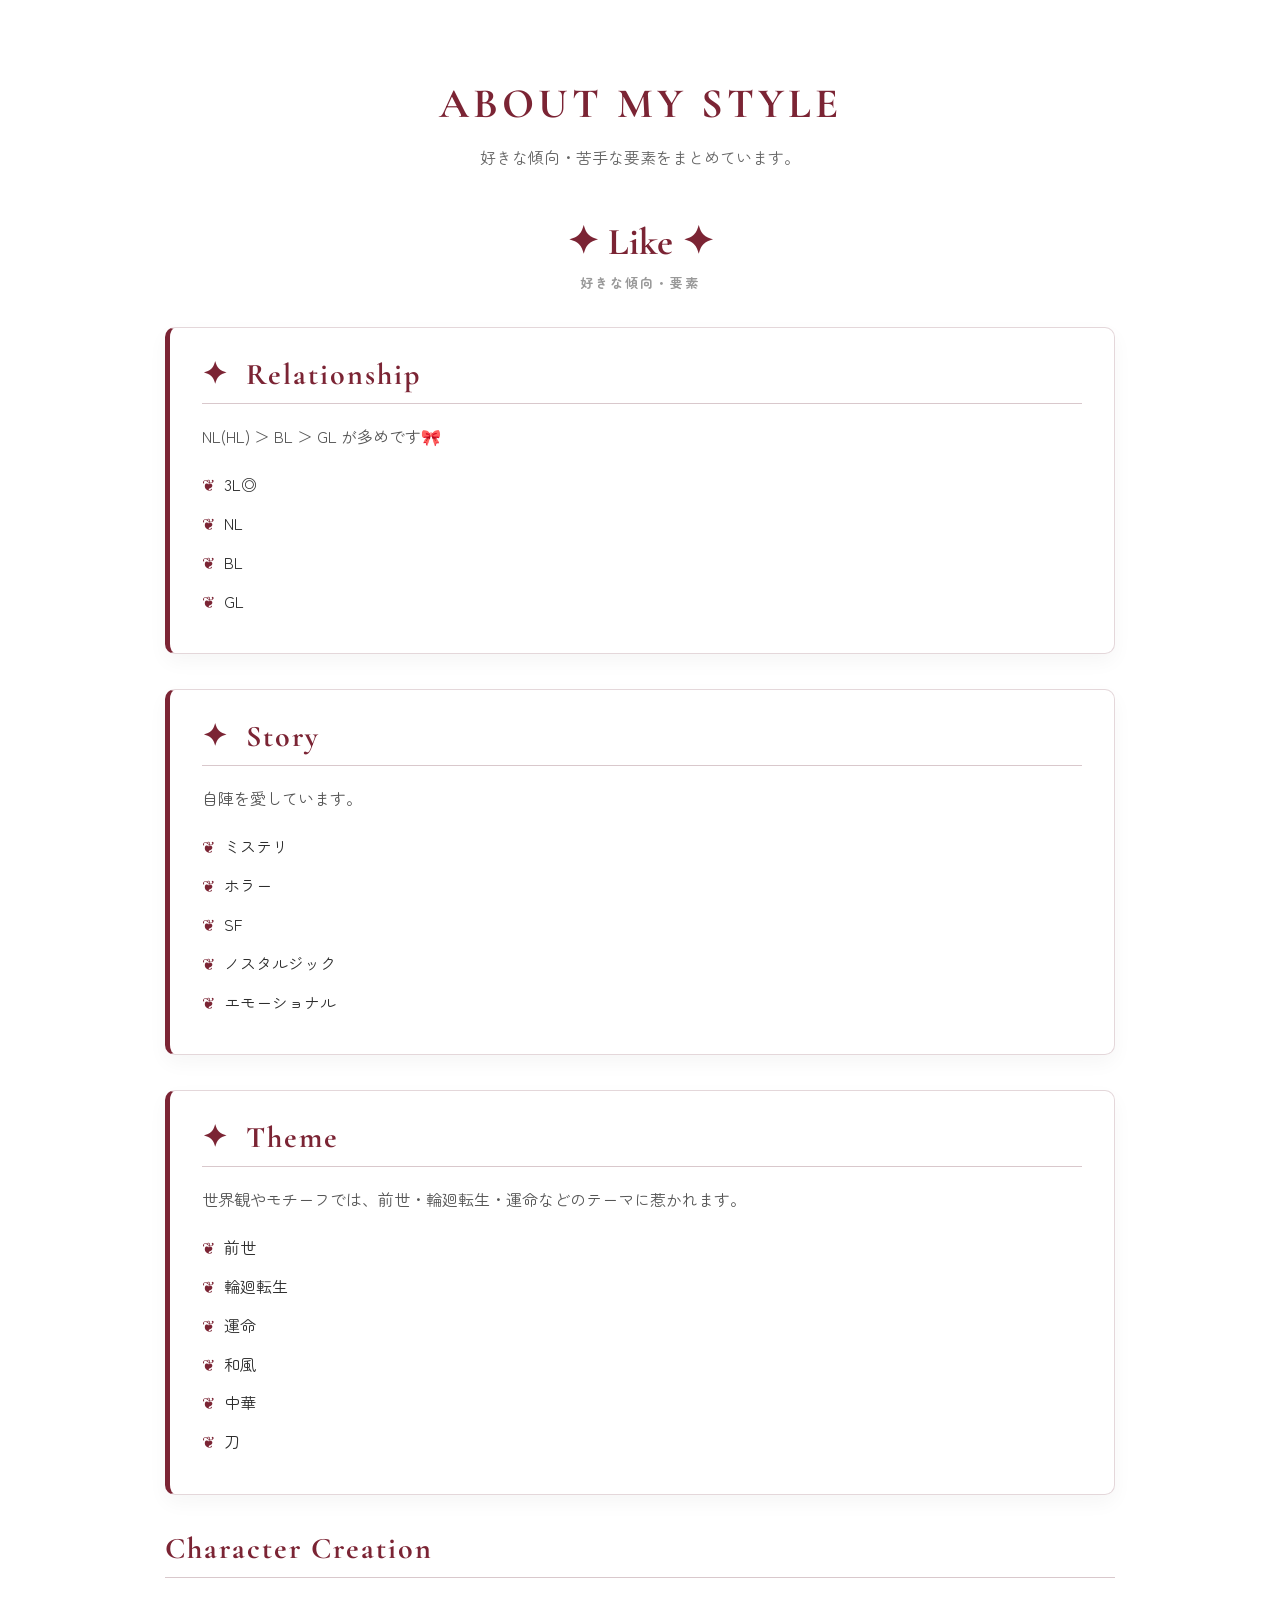
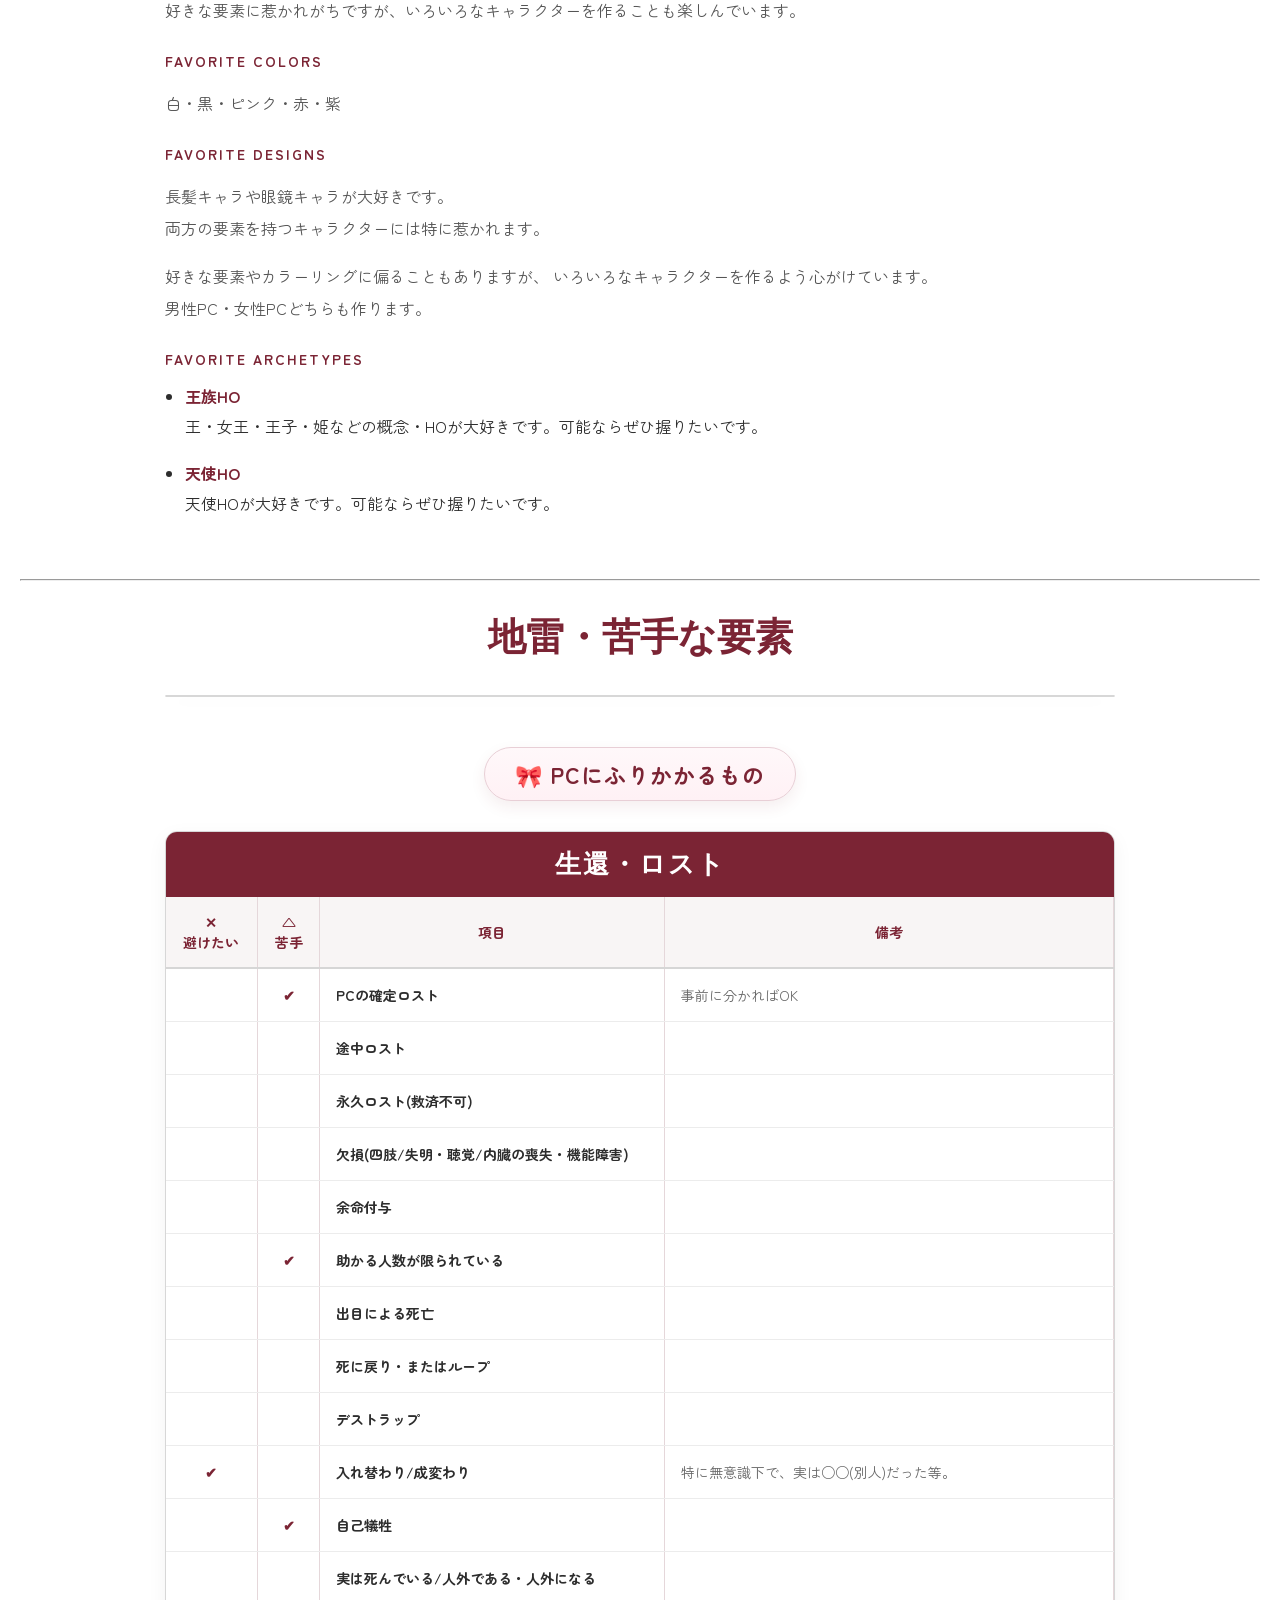
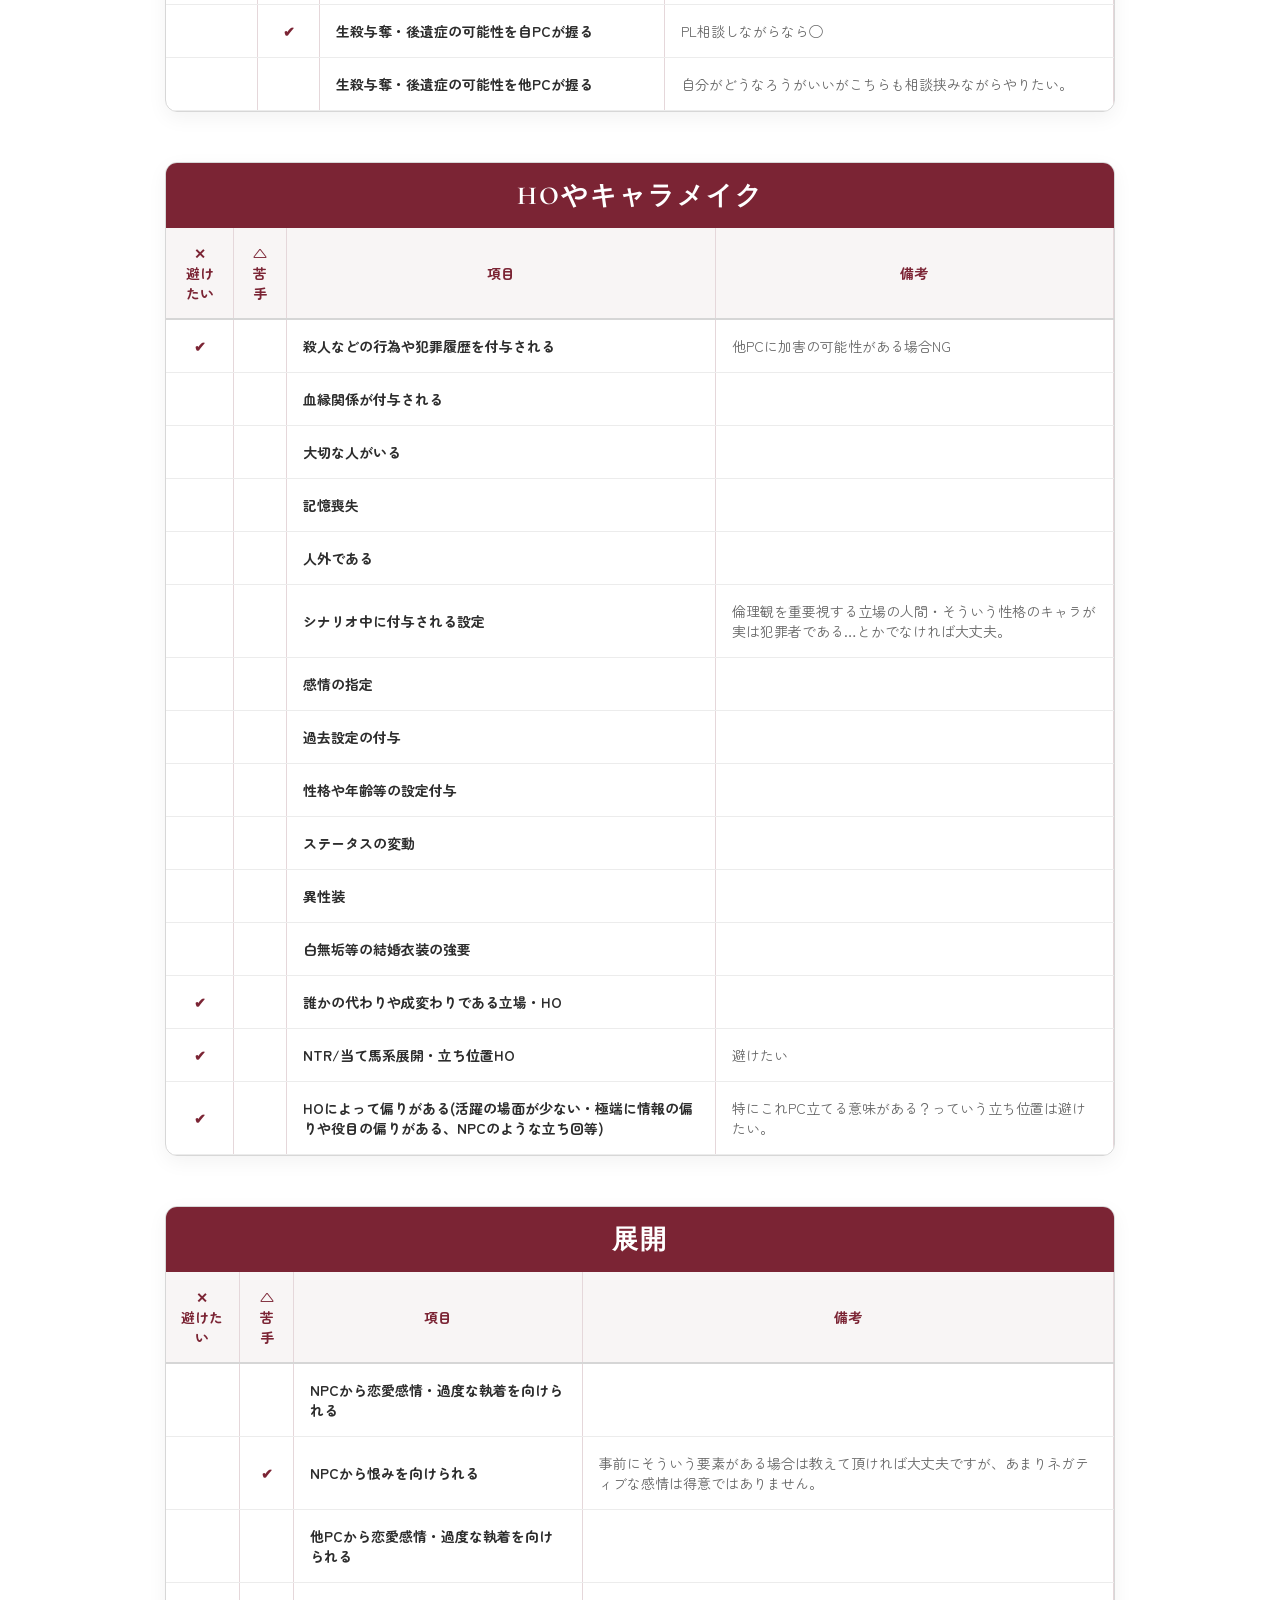
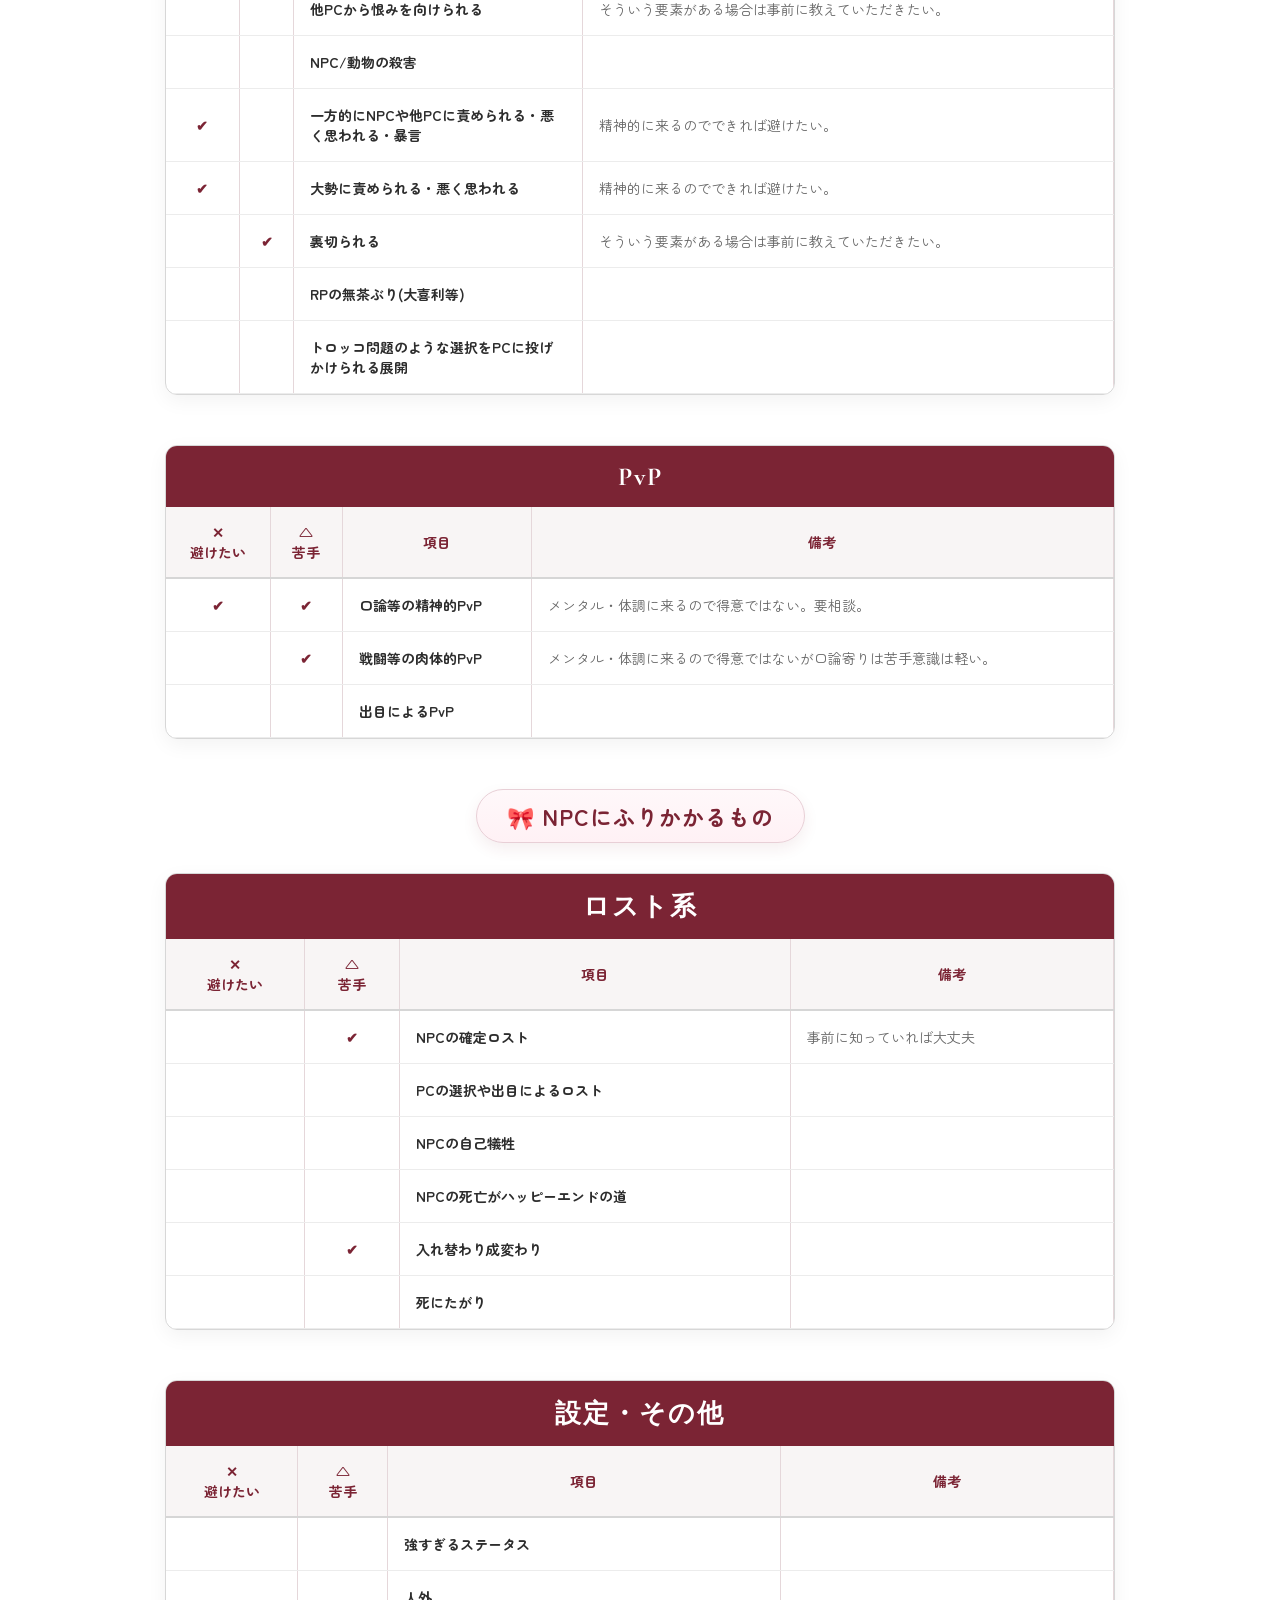
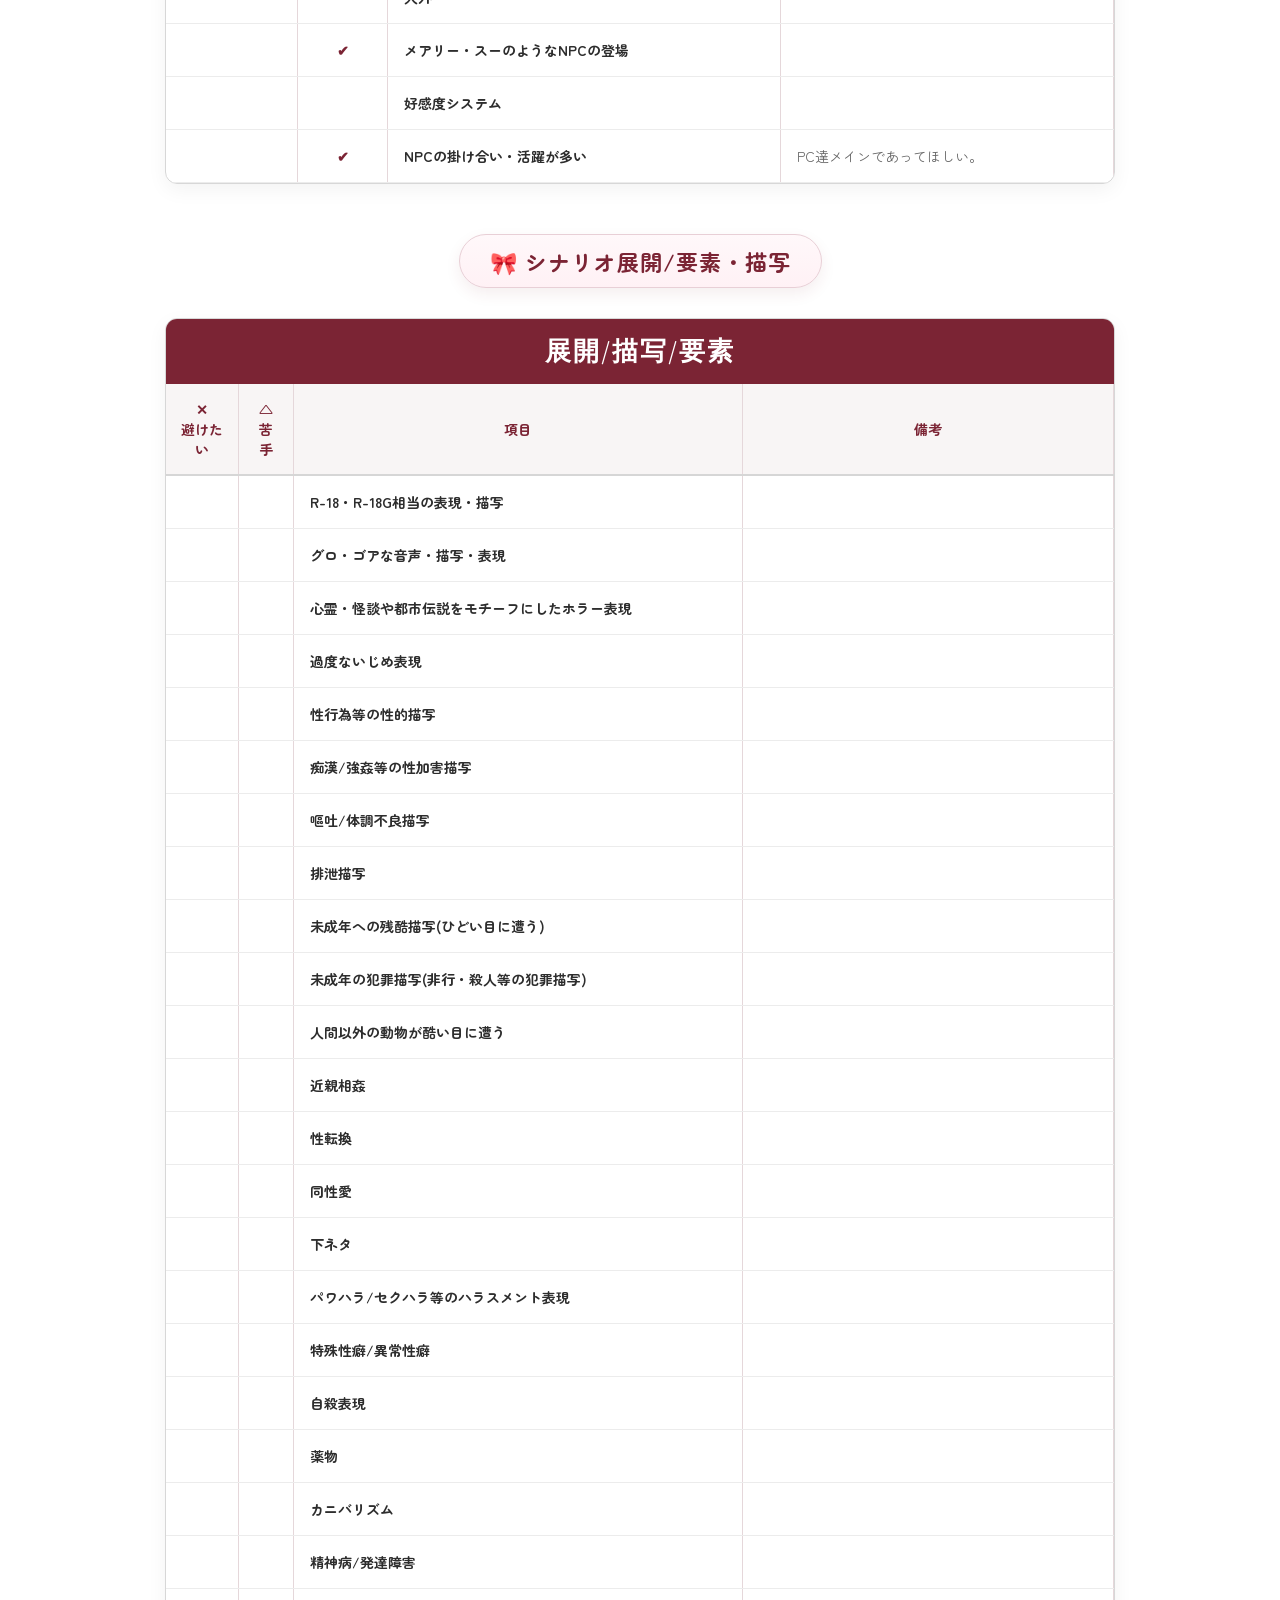
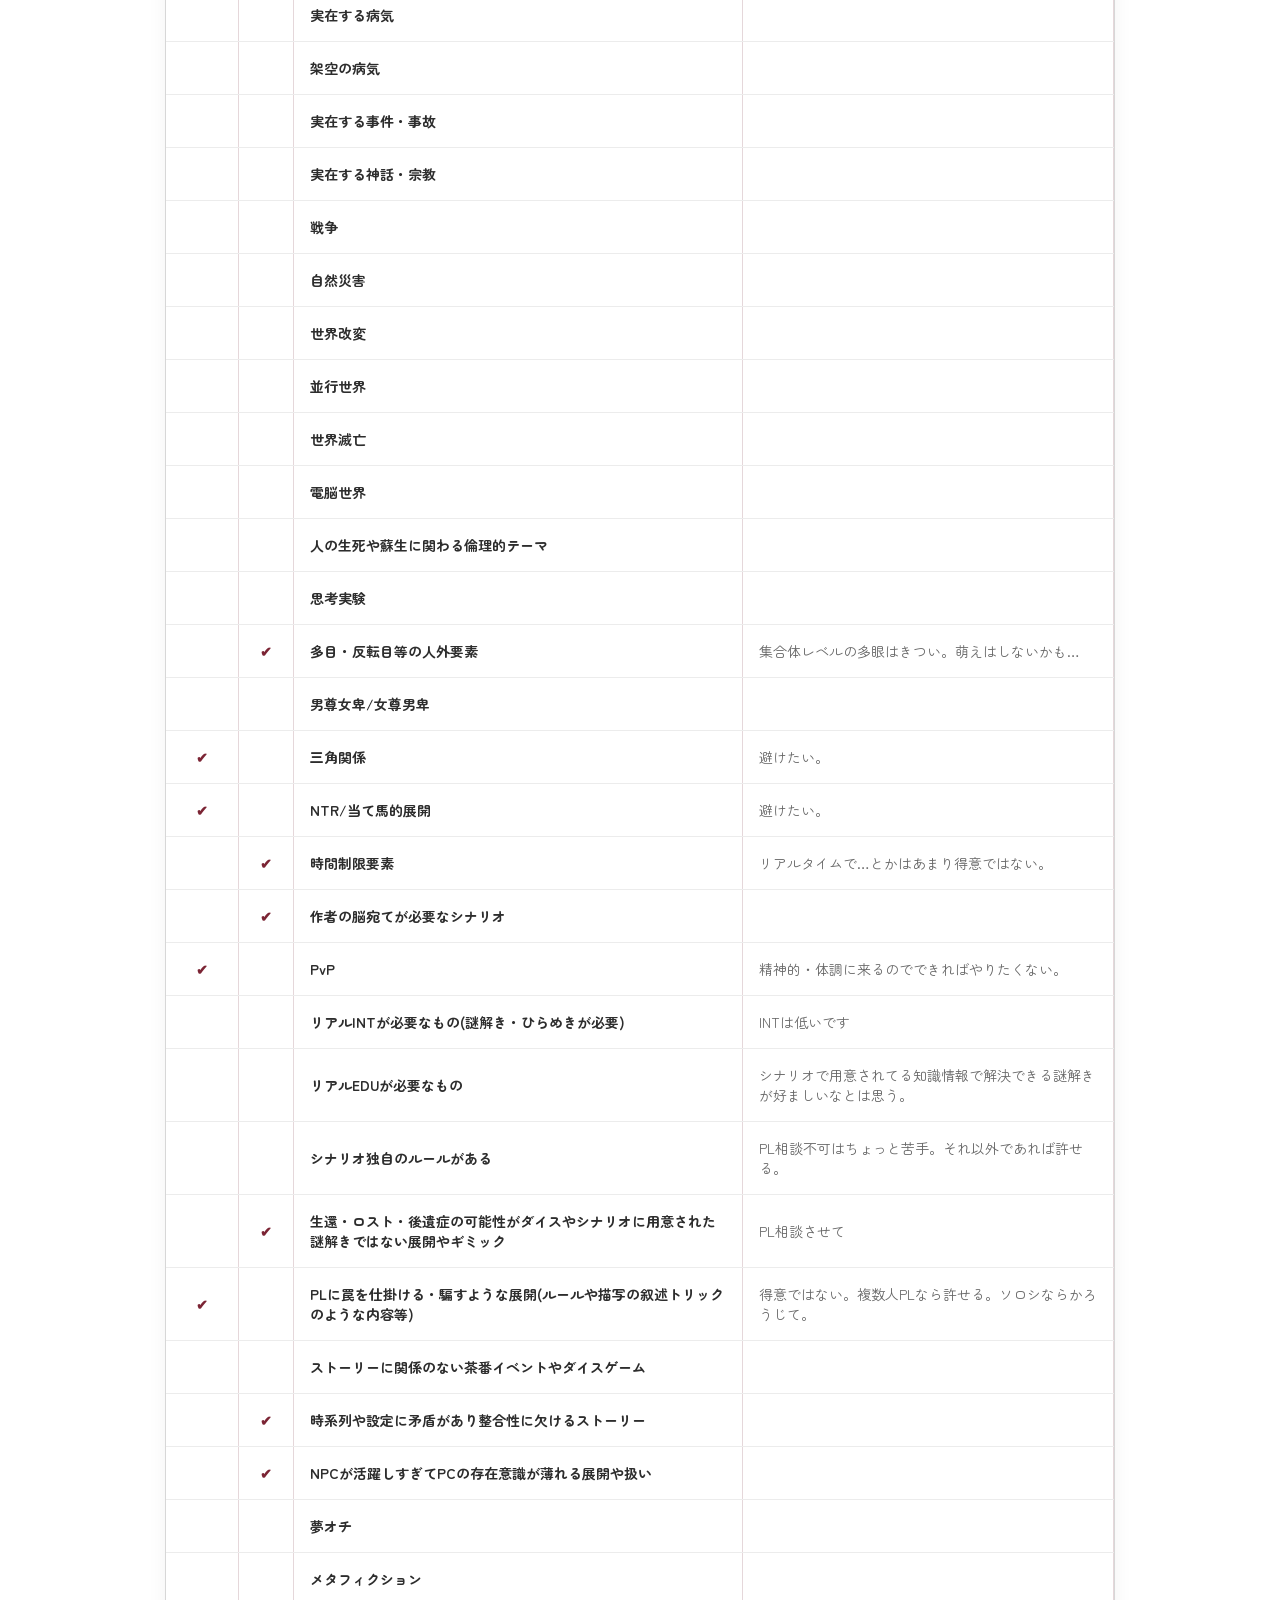
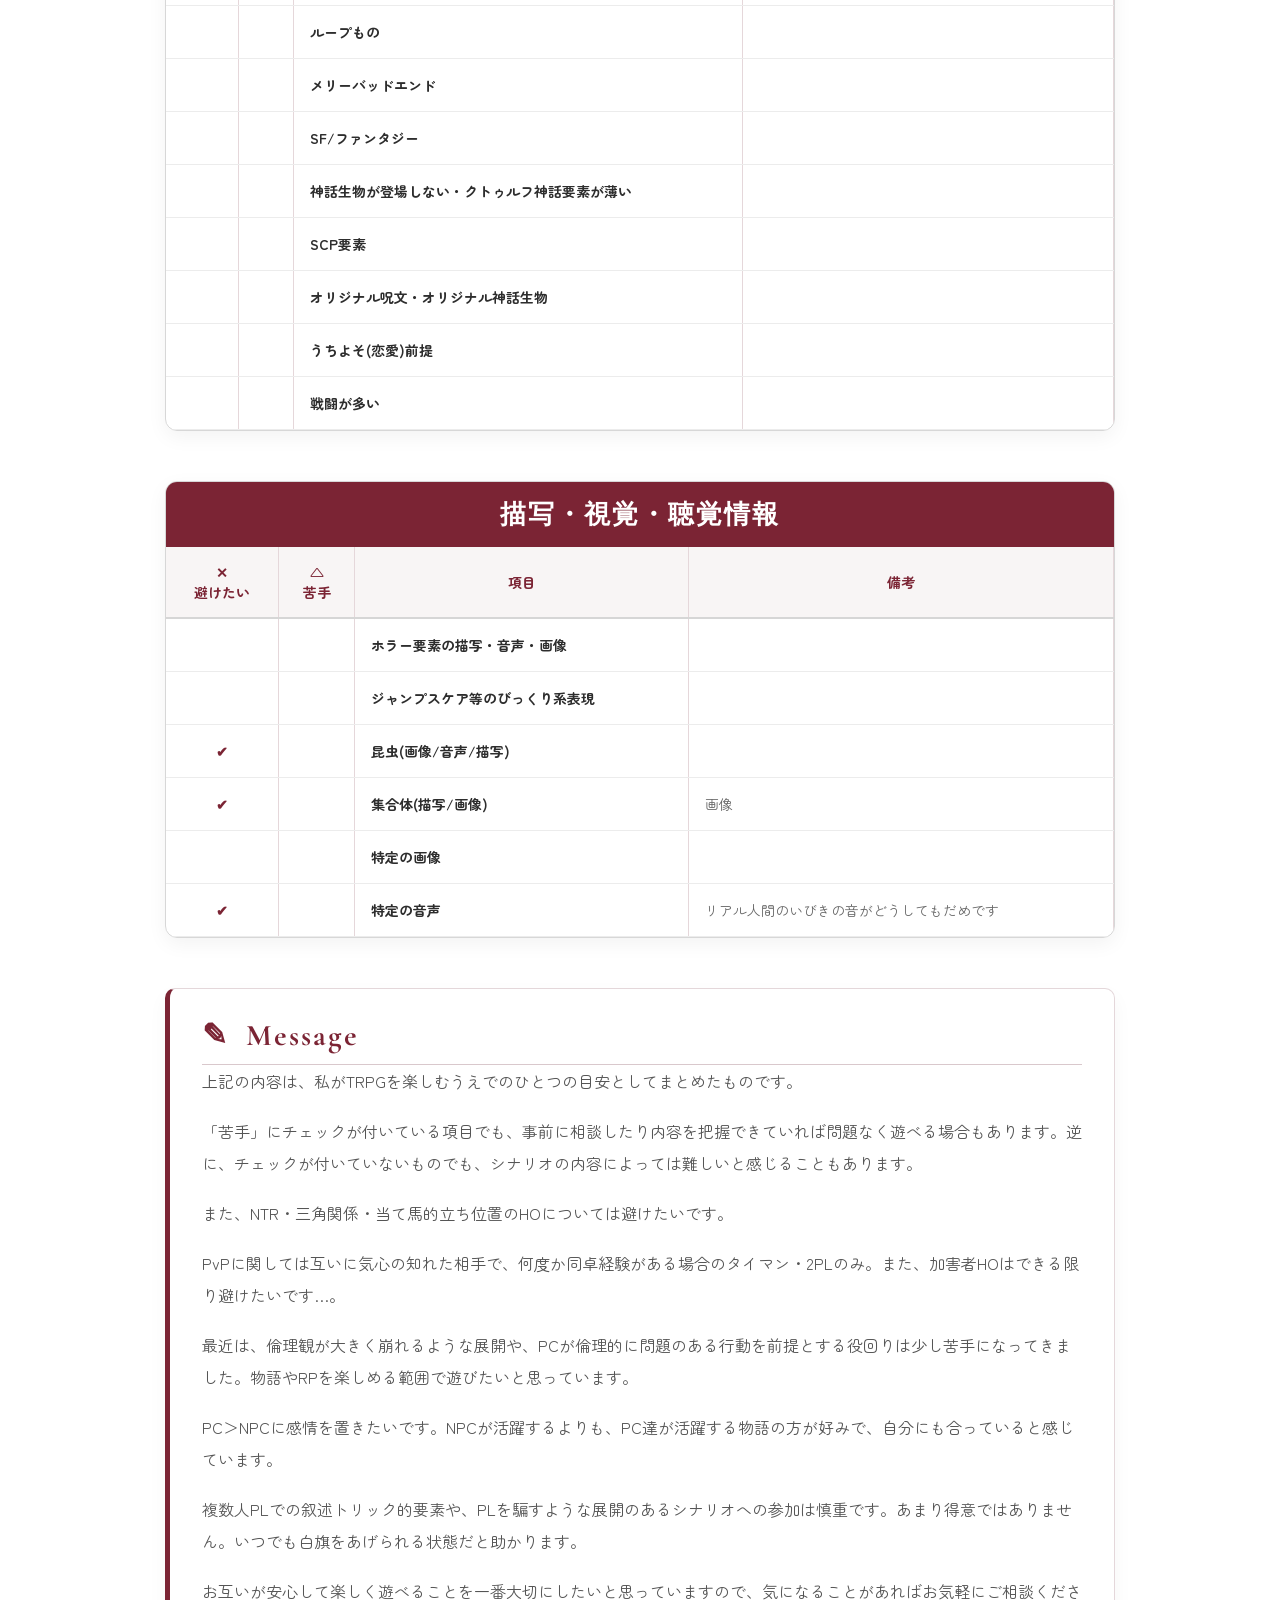
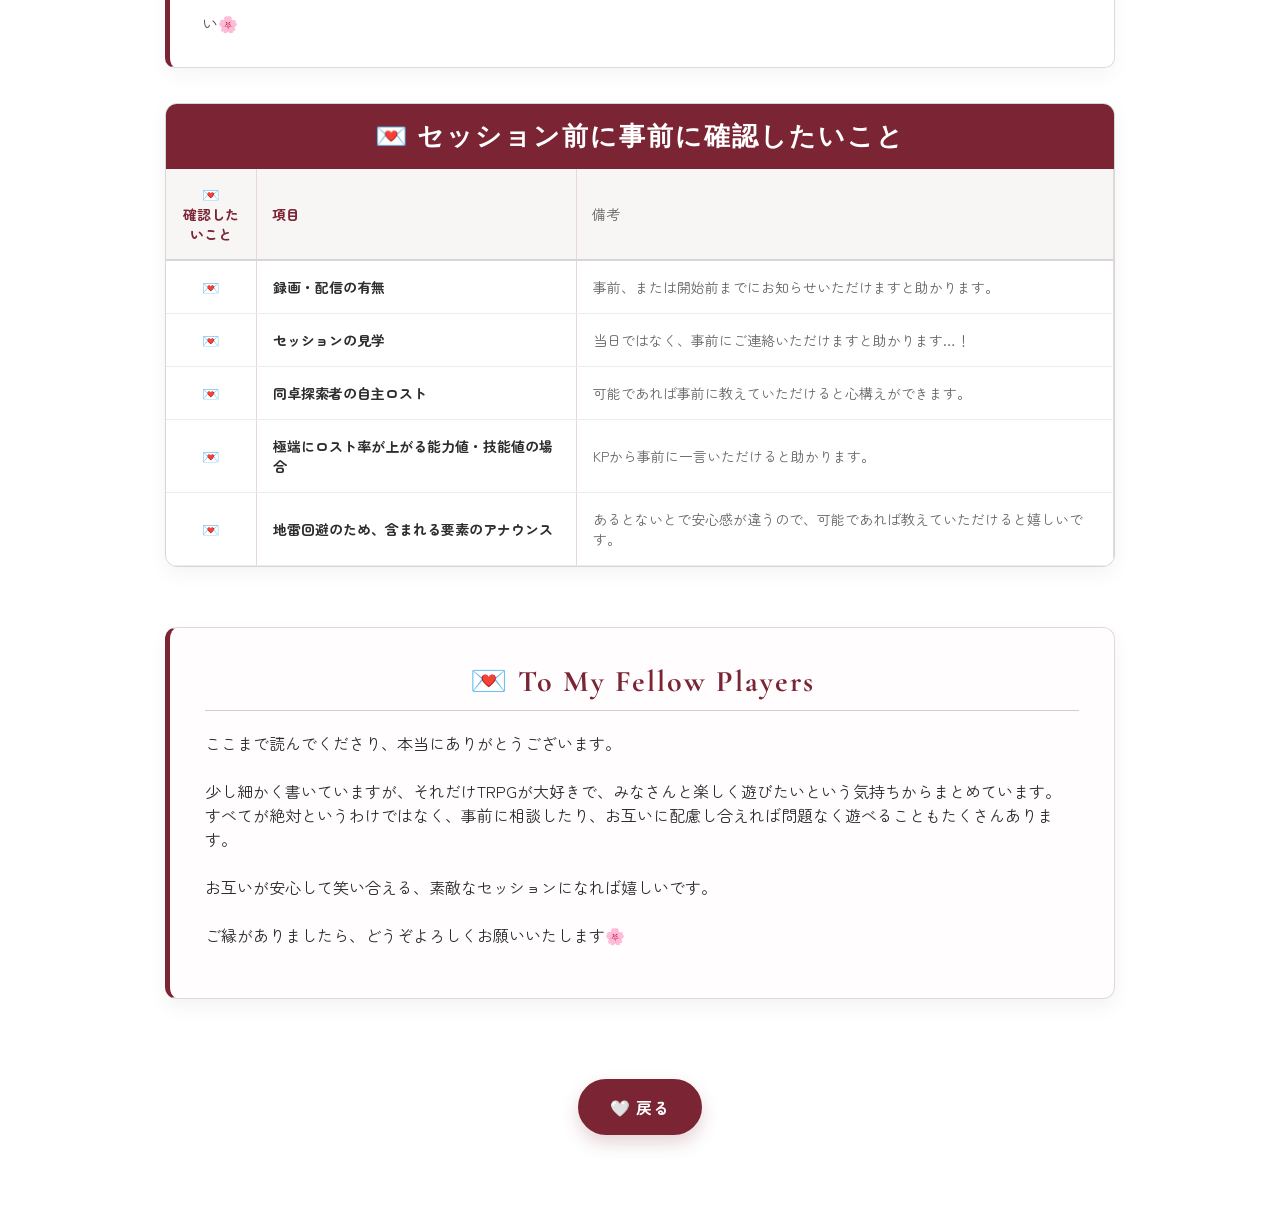
==== about-style.html @ ee906752 "Add files via upload" ====
<!DOCTYPE html>
<html lang="ja">

<head>

    <meta charset="UTF-8">

    <meta name="viewport" content="width=device-width, initial-scale=1.0">

    <title>About Style</title>

    <link rel="icon" href="favicon3.png">
    <link rel="apple-touch-icon" href="favicon3.png">
    <meta name="theme-color" content="#7b2434">

    <link rel="preconnect" href="https://fonts.googleapis.com">

    <link rel="preconnect" href="https://fonts.gstatic.com" crossorigin>

    <link href="https://fonts.googleapis.com/css2?family=Zen+Maru+Gothic:wght@400;700&family=Cormorant+Garamond:wght@600&display=swap" rel="stylesheet">

    <link rel="stylesheet" href="about-style.css">

</head>

<body>

<h1 class="page-title">ABOUT MY STYLE</h1>

<p class="page-subtitle">
好きな傾向・苦手な要素をまとめています。
</p>


<div class="like-box">

    <h2 class="section-title">
        ✦ Like ✦
        <span>好きな傾向・要素</span>
    </h2>

    <!-- Relationship -->
  <section class="guide-card">

    <h3 class="group-title">
        <span>✦</span>
        Relationship
    </h3>

    <p class="group-text">
        NL(HL) ＞ BL ＞ GL が多めです🎀
    </p>

    <ul class="keyword-list">
        <li>3L◎</li>
        <li>NL</li>
        <li>BL</li>
        <li>GL</li>
    </ul>

</section>

    <!-- Story -->
  <section class="guide-card">

    <h3 class="group-title">
        <span>✦</span>
        Story
    </h3>

    <p class="group-text">
        自陣を愛しています。
    </p>

    <ul class="keyword-list">
        <li>ミステリ</li>
        <li>ホラー</li>
        <li>SF</li>
        <li>ノスタルジック</li>
        <li>エモーショナル</li>
    </ul>

</section>

    <!-- Theme -->
 <section class="guide-card">

    <h3 class="group-title">
        <span>✦</span>
        Theme
    </h3>

    <p class="group-text">
        世界観やモチーフでは、前世・輪廻転生・運命などのテーマに惹かれます。
    </p>

    <ul class="keyword-list">
        <li>前世</li>
        <li>輪廻転生</li>
        <li>運命</li>
        <li>和風</li>
        <li>中華</li>
        <li>刀</li>
    </ul>

 </section>

    <!-- Character Creation -->
    <section class="like-section">

        <h3 class="group-title">Character Creation</h3>

        <p class="group-text">
            好きな要素に惹かれがちですが、いろいろなキャラクターを作ることも楽しんでいます。
        </p>

   <h4 class="mini-title">Favorite Colors</h4>

     <p class="group-text">
       白・黒・ピンク・赤・紫
     </p>

        <h4 class="mini-title">Favorite Designs</h4>

        <p class="group-text">
            長髪キャラや眼鏡キャラが大好きです。<br>
            両方の要素を持つキャラクターには特に惹かれます。
        </p>

        <p class="group-text">
            好きな要素やカラーリングに偏ることもありますが、
            いろいろなキャラクターを作るよう心がけています。<br>
            男性PC・女性PCどちらも作ります。
        </p>

        <h4 class="mini-title">Favorite Archetypes</h4>

        <ul class="like-list">

            <li>
                <strong>王族HO</strong><br>
                王・女王・王子・姫などの概念・HOが大好きです。可能ならぜひ握りたいです。
            </li>

            <li>
                <strong>天使HO</strong><br>
                天使HOが大好きです。可能ならぜひ握りたいです。
            </li>

        </ul>

    </section>

</div>

<hr class="section-divider">

<h2 class="section-title">地雷・苦手な要素</h2>

<section class="table-box">

    <!-- 表 -->

</section>


<h3 class="sub-title">🎀 PCにふりかかるもの</h3>

<!-- 展開 -->

<section class="table-box">

<h2 class="table-title">
  生還・ロスト</h2>

<table class="play-table">

<thead>

<tr>

<th>✕<br>避けたい</th>

<th>△<br>苦手</th>

<th>項目</th>

<th>備考</th>

</tr>

</thead>

<tbody>

<tr></td>

<td><td class="check">✔</td>

<td>PCの確定ロスト</td>

<td>事前に分かればOK</td>

</tr>

<tr>

<td></td>

<td></td>

<td>途中ロスト</td>

<td></td>

</tr>

<tr>

<td></td>

<td></td>

<td>永久ロスト(救済不可)</td>

<td></td>

</tr>

<tr>

<td></td>

<td></td>

<td>欠損(四肢/失明・聴覚/内臓の喪失・機能障害)</td>

<td></td>

</tr>

<tr>

<td></td>

<td></td>

<td>余命付与</td>

<td></td>

</tr>

<tr>

<td></td>

<td class="check">✔</td>

<td>助かる人数が限られている</td>

<td></td>

</tr>

<tr>

<td></td>

<td></td>

<td>出目による死亡</td>

<td></td>

</tr>

<tr>

<td></td>

<td></td>

<td>死に戻り・またはループ</td>

<td></td>

</tr>

<tr>

<td></td>

<td></td>

<td>デストラップ</td>

<td></td>

</tr>

<tr>

<td class="check">✔</td>

<td></td>

<td>入れ替わり/成変わり</td>

<td>特に無意識下で、実は○○(別人)だった等。</td>

</tr>

<tr>

<td></td>

<td class="check">✔</td>

<td>自己犠牲</td>

<td></td>

</tr>

<tr>

<td></td>

<td></td>

<td>実は死んでいる/人外である・人外になる</td>

<td></td>

</tr>

<tr>

<td></td>

<td class="check">✔</td>

<td>生殺与奪・後遺症の可能性を自PCが握る</td>

<td>PL相談しながらなら◯</td>

</tr>

<tr>

<td></td>

<td></td>

<td>生殺与奪・後遺症の可能性を他PCが握る</td>

<td>自分がどうなろうがいいがこちらも相談挟みながらやりたい。</td>

</tr>

</tbody>

</table>

</section>

<!-- この下にコピーして増やす -->

<section class="table-box">

<h2 class="table-title">
HOやキャラメイク
</h2>

<table class="play-table">

<thead>

<tr>

<th>✕<br>避けたい</th>

<th>△<br>苦手</th>

<th>項目</th>

<th>備考</th>

</tr>

</thead>

<tbody>

<tr>

<td class="check">✔</td>

<td ></td>

<td>殺人などの行為や犯罪履歴を付与される</td>

<td>他PCに加害の可能性がある場合NG</td>

</tr>

<tr>

<td></td>

<td ></td>

<td>血縁関係が付与される</td>

<td></td>

</tr>

<tr>

<td></td>

<td ></td>

<td>大切な人がいる</td>

<td></td>

</tr>

<tr>

<td></td>

<td ></td>

<td>記憶喪失</td>

<td></td>

</tr>

<tr>

<td></td>

<td ></td>

<td>人外である</td>

<td></td>

</tr>

<tr>

<td></td>

<td ></td>

<td>シナリオ中に付与される設定</td>

<td>倫理観を重要視する立場の人間・そういう性格のキャラが実は犯罪者である…とかでなければ大丈夫。</td>

</tr>

<tr>

<td></td>

<td ></td>

<td>感情の指定</td>

<td></td>

</tr>

<tr>

<td></td>

<td ></td>

<td>過去設定の付与</td>

<td></td>

</tr>

<tr>

<td></td>

<td ></td>

<td>性格や年齢等の設定付与</td>

<td></td>

</tr>

<tr>

<td></td>

<td ></td>

<td>ステータスの変動</td>

<td></td>

</tr>

<tr>

<td></td>

<td ></td>

<td>異性装</td>

<td></td>

</tr>

<tr>

<td></td>

<td ></td>

<td>白無垢等の結婚衣装の強要</td>

<td></td>

</tr>

<tr>

<td class="check">✔</td>

<td ></td>

<td>誰かの代わりや成変わりである立場・HO</td>

<td></td>

</tr>

<tr>

<td class="check">✔</td>

<td ></td>

<td>NTR/当て馬系展開・立ち位置HO</td>

<td>避けたい</td>

</tr>

<tr>

<td class="check">✔</td>

<td ></td>

<td>HOによって偏りがある(活躍の場面が少ない・極端に情報の偏りや役目の偏りがある、NPCのような立ち回等)</td>

<td>特にこれPC立てる意味がある？っていう立ち位置は避けたい。</td>

</tr>

</tbody>

</table>

</section>

<!-- この下にコピーして増やす -->

<section class="table-box">

<h2 class="table-title">
展開
</h2>

<table class="play-table">

<thead>

<tr>

<th>✕<br>避けたい</th>

<th>△<br>苦手</th>

<th>項目</th>

<th>備考</th>

</tr>

</thead>

<tbody>

<tr>

<td></td>

<td></td>

<td>NPCから恋愛感情・過度な執着を向けられる</td>

<td></td>

</tr>

<tr>

<td></td>

<td class="check">✔</td>

<td>NPCから恨みを向けられる</td>

<td>事前にそういう要素がある場合は教えて頂ければ大丈夫ですが、あまりネガティブな感情は得意ではありません。</td>

</tr>

<tr>

<td></td>

<td></td>

<td>他PCから恋愛感情・過度な執着を向けられる</td>

<td></td>

</tr>

<tr>

<td></td>

<td></td>

<td>他PCから恨みを向けられる</td>

<td>そういう要素がある場合は事前に教えていただきたい。</td>

</tr>

<tr>

<td></td>

<td></td>

<td>NPC/動物の殺害</td>

<td></td>

</tr>

<tr>

<td class="check">✔</td>

<td></td>

<td>一方的にNPCや他PCに責められる・悪く思われる・暴言</td>

<td>精神的に来るのでできれば避けたい。</td>

</tr>

<tr>

<td class="check">✔</td>

<td></td>

<td>大勢に責められる・悪く思われる</td>

<td>精神的に来るのでできれば避けたい。</td>

</tr>


<tr>

<td></td>

<td class="check">✔</td>

<td>裏切られる</td>

<td>そういう要素がある場合は事前に教えていただきたい。</td>

</tr>

<tr>

<td></td>

<td></td>

<td>RPの無茶ぶり(大喜利等)</td>

<td></td>

</tr>

<tr>

<td></td>

<td></td>

<td>トロッコ問題のような選択をPCに投げかけられる展開</td>

<td></td>

</tr>

</tbody>

</table>

</section>

<!-- この下にコピーして増やす -->

<section class="table-box">

<h2 class="table-title">
PvP
</h2>

<table class="play-table">

<thead>

<tr>

<th>✕<br>避けたい</th>

<th>△<br>苦手</th>

<th>項目</th>

<th>備考</th>

</tr>

</thead>

<tbody>

<tr>

<td class="check">✔</td>

<td class="check">✔</td>

<td>口論等の精神的PvP</td>

<td>メンタル・体調に来るので得意ではない。要相談。</td>

</tr>

<tr>

<td ></td>

<td class="check">✔</td>

<td>戦闘等の肉体的PvP</td>

<td>メンタル・体調に来るので得意ではないが口論寄りは苦手意識は軽い。</td>

</tr>

<tr>

<td ></td>

<td></td>

<td>出目によるPvP</td>

<td></td>

</tr>

</tbody>

</table>

</section>

<h3 class="sub-title">🎀 NPCにふりかかるもの</h3>

<!-- この下にコピーして増やす -->

<section class="table-box">

<h2 class="table-title">
ロスト系
</h2>

<table class="play-table">

<thead>

<tr>

<th>✕<br>避けたい</th>

<th>△<br>苦手</th>

<th>項目</th>

<th>備考</th>

</tr>

</thead>

<tbody>

<tr>

<td></td>

<td class="check">✔</td>

<td>NPCの確定ロスト</td>

<td>事前に知っていれば大丈夫</td>

</tr>

<tr>

<td></td>

<td></td>

<td>PCの選択や出目によるロスト</td>

<td></td>

</tr>

<tr>

<td></td>

<td ></td>

<td>NPCの自己犠牲</td>

<td></td>

</tr>

<tr>

<td></td>

<td></td>

<td>NPCの死亡がハッピーエンドの道</td>

<td></td>

</tr>

<tr>

<td></td>

<td class="check">✔</td>

<td>入れ替わり成変わり</td>

<td></td>

</tr>

<tr>

<td></td>

<td ></td>

<td>死にたがり</td>

<td></td>

</tr>

</tbody>

</table>

</section>

<!-- この下にコピーして増やす -->

<section class="table-box">

<h2 class="table-title">
設定・その他
</h2>

<table class="play-table">

<thead>

<tr>

<th>✕<br>避けたい</th>

<th>△<br>苦手</th>

<th>項目</th>

<th>備考</th>

</tr>

</thead>

<tbody>

<tr>

<td></td>

<td ></td>

<td>強すぎるステータス</td>

<td></td>

</tr>

<tr>

<td></td>

<td ></td>

<td>人外</td>

<td></td>

</tr>

<tr>

<td></td>

<td class="check">✔</td>

<td>メアリー・スーのようなNPCの登場</td>

<td></td>

</tr>

<tr>

<td></td>

<td ></td>

<td>好感度システム</td>

<td></td>

</tr>

<tr>

<td></td>

<td class="check">✔</td>

<td>NPCの掛け合い・活躍が多い</td>

<td>PC達メインであってほしい。</td>

</tr>

</tbody>

</table>

</section>

<h3 class="sub-title">🎀 シナリオ展開/要素・描写</h3>


<!-- この下にコピーして増やす -->

<section class="table-box">

<h2 class="table-title">
 展開/描写/要素
</h2>

<table class="play-table">

<thead>

<tr>

<th>✕<br>避けたい</th>

<th>△<br>苦手</th>

<th>項目</th>

<th>備考</th>

</tr>

</thead>

<tbody>

<tr>

<td></td>

<td></td>

<td>R-18・R-18G相当の表現・描写</td>

<td></td>

</tr>

<tr>

<td></td>

<td ></td>

<td>グロ・ゴアな音声・描写・表現</td>

<td></td>

</tr>

<tr>

<td></td>

<td ></td>

<td>心霊・怪談や都市伝説をモチーフにしたホラー表現</td>

<td></td>

</tr>

<tr>

<td></td>

<td ></td>

<td>過度ないじめ表現</td>

<td></td>

</tr>

<tr>

<td></td>

<td ></td>

<td>性行為等の性的描写</td>

<td></td>

</tr>

<tr>

<td></td>

<td ></td>

<td>痴漢/強姦等の性加害描写</td>

<td></td>

</tr>

<tr>

<td></td>

<td ></td>

<td>嘔吐/体調不良描写</td>

<td></td>

</tr>

<tr>

<td></td>

<td ></td>

<td>排泄描写</td>

<td></td>

</tr>

<tr>

<td></td>

<td ></td>

<td>未成年への残酷描写(ひどい目に遭う)</td>

<td></td>

</tr>

<tr>

<td></td>

<td ></td>

<td>未成年の犯罪描写(非行・殺人等の犯罪描写)</td>

<td></td>

</tr>

<tr>

<td></td>

<td ></td>

<td>人間以外の動物が酷い目に遭う</td>

<td></td>

</tr>

<tr>

<td></td>

<td ></td>

<td>近親相姦</td>

<td></td>

</tr>

<tr>

<td></td>

<td ></td>

<td>性転換</td>

<td></td>

</tr>

<tr>

<td></td>

<td ></td>

<td>同性愛</td>

<td></td>

</tr>

<tr>

<td></td>

<td ></td>

<td>下ネタ</td>

<td></td>

</tr>

<tr>

<td></td>

<td ></td>

<td>パワハラ/セクハラ等のハラスメント表現</td>

<td></td>

</tr>

<tr>

<td></td>

<td ></td>

<td>特殊性癖/異常性癖</td>

<td></td>

</tr>

<tr>

<td></td>

<td ></td>

<td>自殺表現</td>

<td></td>

</tr>

<tr>

<td></td>

<td ></td>

<td>薬物</td>

<td></td>

</tr>

<tr>

<td></td>

<td ></td>

<td>カニバリズム</td>

<td></td>

</tr>

<tr>

<td></td>

<td ></td>

<td>精神病/発達障害</td>

<td></td>

</tr>

<tr>

<td></td>

<td ></td>

<td>実在する病気</td>

<td></td>

</tr>

<tr>

<td></td>

<td ></td>

<td>架空の病気</td>

<td></td>

</tr>

<tr>

<td></td>

<td ></td>

<td>実在する事件・事故</td>

<td></td>

</tr>

<tr>

<td></td>

<td ></td>

<td>実在する神話・宗教</td>

<td></td>

</tr>

<tr>

<td></td>

<td ></td>

<td>戦争</td>

<td></td>

</tr>

<tr>

<td></td>

<td ></td>

<td>自然災害</td>

<td></td>

</tr>

<tr>

<td></td>

<td ></td>

<td>世界改変</td>

<td></td>

</tr>

<tr>

<td></td>

<td ></td>

<td>並行世界</td>

<td></td>

</tr>

<tr>

<td></td>

<td ></td>

<td>世界滅亡</td>

<td></td>

</tr>

<tr>

<td></td>

<td ></td>

<td>電脳世界</td>

<td></td>

</tr>

<tr>

<td></td>

<td ></td>

<td>人の生死や蘇生に関わる倫理的テーマ</td>

<td></td>

</tr>

<tr>

<td></td>

<td ></td>

<td>思考実験</td>

<td></td>

</tr>

<tr>

<td></td>

<td class="check">✔</td>

<td>多目・反転目等の人外要素</td>

<td>集合体レベルの多眼はきつい。萌えはしないかも…</td>

</tr>

<tr>

<td></td>

<td ></td>

<td>男尊女卑/女尊男卑</td>

<td></td>

</tr>

<tr>

<td class="check">✔</td>

<td></td>

<td>三角関係</td>

<td>避けたい。</td>

</tr>

<tr>

<td class="check">✔</td>

<td></td>

<td>NTR/当て馬的展開</td>

<td>避けたい。</td>

</tr>


<tr>

<td></td>

<td class="check">✔</td>

<td>時間制限要素</td>

<td>リアルタイムで…とかはあまり得意ではない。</td>

</tr>

<tr>

<td></td>

<td class="check">✔</td>

<td>作者の脳宛てが必要なシナリオ</td>

<td></td>

</tr>

<tr>

<td class="check">✔</td>

<td></td>

<td>PvP</td>

<td>精神的・体調に来るのでできればやりたくない。</td>

</tr>

<tr>

<td></td>

<td></td>

<td>リアルINTが必要なもの(謎解き・ひらめきが必要)</td>

<td>INTは低いです</td>

</tr>

<tr>

<td></td>

<td></td>

<td>リアルEDUが必要なもの</td>

<td>シナリオで用意されてる知識情報で解決できる謎解きが好ましいなとは思う。</td>

</tr>

<tr>

<td></td>

<td></td>

<td>シナリオ独自のルールがある</td>

<td>PL相談不可はちょっと苦手。それ以外であれば許せる。</td>

</tr>

<tr>

<td></td>

<td class="check">✔</td>

<td>生還・ロスト・後遺症の可能性がダイスやシナリオに用意された謎解きではない展開やギミック</td>

<td>PL相談させて</td>

</tr>

<tr>

<td class="check">✔</td>

<td></td>

<td> PLに罠を仕掛ける・騙すような展開(ルールや描写の叙述トリックのような内容等)</td>

<td>得意ではない。複数人PLなら許せる。ソロシならかろうじて。</td>

</tr>

<tr>

<td></td>

<td></td>

<td>ストーリーに関係のない茶番イベントやダイスゲーム</td>

<td></td>

</tr>

<tr>

<td></td>

<td class="check">✔</td>

<td>時系列や設定に矛盾があり整合性に欠けるストーリー</td>

<td></td>

</tr>

<tr>

<td></td>

<td class="check">✔</td>

<td>NPCが活躍しすぎてPCの存在意識が薄れる展開や扱い</td>

<td></td>

</tr>

<tr>

<td></td>

<td></td>

<td>夢オチ</td>

<td></td>

</tr>

<tr>

<td></td>

<td></td>

<td>メタフィクション</td>

<td></td>

</tr>

<tr>

<td></td>

<td></td>

<td>ループもの</td>

<td></td>

</tr>

<tr>

<td></td>

<td></td>

<td>メリーバッドエンド</td>

<td></td>

</tr>

<tr>

<td></td>

<td></td>

<td>SF/ファンタジー</td>

<td></td>

</tr>

<tr>

<td></td>

<td></td>

<td>神話生物が登場しない・クトゥルフ神話要素が薄い</td>

<td></td>

</tr>

<tr>

<td></td>

<td></td>

<td>SCP要素</td>

<td></td>

</tr>

<tr>

<td></td>

<td></td>

<td>オリジナル呪文・オリジナル神話生物</td>

<td></td>

</tr>

<tr>

<td></td>

<td></td>

<td>うちよそ(恋愛)前提</td>

<td></td>

</tr>

<tr>

<td></td>

<td></td>

<td>戦闘が多い</td>

<td></td>

</tr>

</tbody>

</table>

</section>


<section class="table-box">

<h2 class="table-title">
描写・視覚・聴覚情報
</h2>

<table class="play-table">

<thead>

<tr>

<th>✕<br>避けたい</th>

<th>△<br>苦手</th>

<th>項目</th>

<th>備考</th>

</tr>

</thead>

<tbody>

<tr>

<td></td>

<td ></td>

<td>ホラー要素の描写・音声・画像</td>

<td></td>

</tr>

<tr>

<td></td>

<td ></td>

<td>ジャンプスケア等のびっくり系表現</td>

<td></td>

</tr>

<tr>

<td class="check">✔</td>

<td ></td>

<td>昆虫(画像/音声/描写)</td>

<td></td>

</tr>

<tr>

<td class="check">✔</td>

<td ></td>

<td>集合体(描写/画像)</td>

<td>画像</td>

</tr>

<tr>

<td></td>

<td ></td>

<td>特定の画像</td>

<td></td>

</tr>

<tr>

<td class="check">✔</td>

<td ></td>

<td>特定の音声</td>

<td>リアル人間のいびきの音がどうしてもだめです</td>

</tr>

</tbody>

</table>

</section>

<section class="guide-card">

    <h2 class="group-title">
        <span>✎</span> Message
    </h2>

<div class="group-text">

    <p>
        上記の内容は、私がTRPGを楽しむうえでのひとつの目安としてまとめたものです。
    </p>

    <p>
        「苦手」にチェックが付いている項目でも、事前に相談したり内容を把握できていれば問題なく遊べる場合もあります。逆に、チェックが付いていないものでも、シナリオの内容によっては難しいと感じることもあります。
    </p>

    <p>
        また、NTR・三角関係・当て馬的立ち位置のHOについては避けたいです。
    </p>

    <p>
        PvPに関しては互いに気心の知れた相手で、何度か同卓経験がある場合のタイマン・2PLのみ。また、加害者HOはできる限り避けたいです…。
    </p>

    <p>
        最近は、倫理観が大きく崩れるような展開や、PCが倫理的に問題のある行動を前提とする役回りは少し苦手になってきました。物語やRPを楽しめる範囲で遊びたいと思っています。
    </p>

    <p>
        PC＞NPCに感情を置きたいです。NPCが活躍するよりも、PC達が活躍する物語の方が好みで、自分にも合っていると感じています。
    </p>

    <p>
        複数人PLでの叙述トリック的要素や、PLを騙すような展開のあるシナリオへの参加は慎重です。あまり得意ではありません。いつでも白旗をあげられる状態だと助かります。
    </p>

    <p>
        お互いが安心して楽しく遊べることを一番大切にしたいと思っていますので、気になることがあればお気軽にご相談ください🌸
    </p>

</div>
  
</section>

<section class="table-box">

    <h2 class="table-title">
        💌 セッション前に事前に確認したいこと
    </h2>

    <table class="play-table notice-table">

        <thead>
            <tr>
                <th>💌<br>確認したいこと</th>
                <th>項目</th>
                <th>備考</th>
            </tr>
        </thead>

        <tbody>

            <tr>
                <td class="check">💌</td>
                <td>録画・配信の有無</td>
                <td>事前、または開始前までにお知らせいただけますと助かります。</td>
            </tr>

            <tr>
                <td class="check">💌</td>
                <td>セッションの見学</td>
                <td>当日ではなく、事前にご連絡いただけますと助かります…！</td>
            </tr>

            <tr>
                <td class="check">💌</td>
                <td>同卓探索者の自主ロスト</td>
                <td>可能であれば事前に教えていただけると心構えができます。</td>
            </tr>

            <tr>
                <td class="check">💌</td>
                <td>極端にロスト率が上がる能力値・技能値の場合</td>
                <td>KPから事前に一言いただけると助かります。</td>
            </tr>

            <tr>
                <td class="check">💌</td>
                <td>地雷回避のため、含まれる要素のアナウンス</td>
                <td>あるとないとで安心感が違うので、可能であれば教えていただけると嬉しいです。</td>
            </tr>

        </tbody>

    </table>

</section>


<section class="message-box">

    <h2 class="message-title">
        💌  To My Fellow Players
    </h2>

    <p>
        ここまで読んでくださり、本当にありがとうございます。<br><br>

        少し細かく書いていますが、それだけTRPGが大好きで、みなさんと楽しく遊びたいという気持ちからまとめています。
        すべてが絶対というわけではなく、事前に相談したり、お互いに配慮し合えれば問題なく遊べることもたくさんあります。<br><br>
        お互いが安心して笑い合える、素敵なセッションになれば嬉しいです。<br><br>

        ご縁がありましたら、どうぞよろしくお願いいたします🌸
    </p>

</section>

<div class="home-button">
  <a href="index.html">🤍 戻る</a>
</div>

</body>

</html>
---- about-style.css ----
body{

    margin:0;

    padding:50px 20px;

    background:#ffffff;

    color:#2d2d2d;

    font-family:"Zen Maru Gothic",sans-serif;

}

*{

    box-sizing:border-box;

}

/* ページタイトル */

.page-title{

    text-align:center;

    font-family:"Cormorant Garamond",serif;

    font-size:42px;

    letter-spacing:4px;

    color:#7b2434;

    margin-bottom:5px;

}

.page-subtitle{

    text-align:center;

    color:#666;

    margin-bottom:50px;

}

/* 表のカード */

.table-box{

    max-width:950px;

    margin:0 auto 50px;

    border:1px solid #d7d7d7;

    border-radius:12px;

    overflow:hidden;

    box-shadow:0 6px 20px rgba(0,0,0,.05);

}

/* タイトル */

.table-title{

    margin:0;

    padding:15px;

    text-align:center;

    background:#7b2434;

    color:white;

    font-family:"Cormorant Garamond",serif;

    letter-spacing:2px;

    font-size:26px;

}

/* 表 */

.play-table{

    width:100%;

    min-width:700px;

    border-collapse:collapse;



}

/* 見出し */

.play-table th{

    background:#f8f5f5;

    color:#7b2434;

    padding:15px;

    border-bottom:2px solid #d6d6d6;

    border-right:1px solid #e5d7da;

    font-size:14px;

}

/* 本文 */

.play-table td{

    padding:16px;

    border-bottom:1px solid #ececec;

    border-right:1px solid #e5d7da;

    text-align:center;

    font-size:14px;

}

/* 項目 */

.play-table td:nth-child(3){

    text-align:left;

    font-weight:bold;

}

/* 備考 */

.play-table td:nth-child(4){

    text-align:left;

    color:#666;

}

/* ---------- Notice Table ---------- */

.notice-table th:nth-child(1),
.notice-table td:nth-child(1){
    width:90px;
    text-align:center;
}

.notice-table th:nth-child(2),
.notice-table td:nth-child(2){
    width:320px;
    text-align:left;
    font-weight:bold;
}

.notice-table th:nth-child(3),
.notice-table td:nth-child(3){
    text-align:left;
    font-weight:normal;
    color:#666;
}

/* チェック */

.check{

    color:#7b2434;

    font-size:20px;

    font-weight:bold;

}

/* ホバー */

.play-table tbody tr:hover{

    background:#faf5f6;

}

/* スマホ */

.table-box{

    overflow-x:auto;

}


.like-box{

    max-width:950px;

    margin:0 auto 60px;

}

/* ---------- Like Card ---------- */

.guide-card{

    max-width:950px;

    margin:35px auto;

    padding:28px 32px;

    background:#fff;

    border:1px solid #e4d7da;

    border-left:5px solid #7b2434;

    border-radius:10px;

    box-shadow:0 8px 20px rgba(0,0,0,.04);

    transition:.25s;

}

.guide-card:hover{

    transform:translateY(-2px);

    box-shadow:0 12px 30px rgba(0,0,0,.08);

}

.group-title{

    margin:0;

    padding-bottom:10px;

    border-bottom:1px solid #d9c8cc;

    font-family:"Cormorant Garamond",serif;

    font-size:30px;

    color:#7b2434;

    letter-spacing:2px;

}

.group-title span{

    margin-right:8px;

}

.group-text{
    color:#555;
    line-height:2;
}

.group-text p{
    margin:0 0 18px;
}

.group-text p:last-child{
    margin-bottom:0;
}

/* キーワード */

.keyword-list{

    list-style:none;

    margin:18px 0 0;

    padding:0;

}

.keyword-list li{

    position:relative;

    padding-left:22px;

    margin-bottom:10px;

    line-height:1.8;

}

.keyword-list li::before{

    content:"❦";

    position:absolute;

    left:0;

    color:#7b2434;

}

/* Character */

.mini-title{

    margin-top:25px;

    margin-bottom:8px;

    font-size:14px;

    color:#7b2434;

    letter-spacing:2px;

    text-transform:uppercase;

}

.like-list{

    margin-top:12px;

    padding-left:20px;

}

.like-list li{

    margin-bottom:16px;

    line-height:1.9;

}

.like-list strong{

    color:#7b2434;

 }


@media (max-width:768px){

    body{

        padding:30px 15px;

    }

    .page-title{

        font-size:34px;

    }

    .guide-card{

        padding:22px;

        margin-bottom:25px;

    }

    .group-title{

        font-size:24px;

    }

    .group-text{

        font-size:14px;

        line-height:1.8;

    }

}

.section-title{

    text-align:center;

    font-family:"Cormorant Garamond",serif;

    font-size:38px;

    color:#7b2434;

}

.section-title span{

    display:block;

    margin-top:8px;

    font-family:"Zen Maru Gothic",sans-serif;

    font-size:13px;

    color:#999;

    letter-spacing:2px;

}
/* ---------- Message Card ---------- */

.message-box{

    max-width:950px;

    margin:60px auto;

    padding:35px;

    background:#fffdfd;

    border:1px solid #e4d7da;

    border-left:5px solid #7b2434;

    border-radius:12px;

    box-shadow:0 8px 20px rgba(0,0,0,.05);

}

.message-title{

    margin:0 0 20px;

    padding-bottom:10px;

    border-bottom:1px solid #d9c8cc;

    text-align:center;

    font-family:"Cormorant Garamond",serif;

    font-size:30px;

    color:#7b2434;

    letter-spacing:2px;

}

.message-text{

    color:#555;

    line-height:2;

}

.message-text p{

    margin:0 0 18px;

}

.message-text p:last-child{

    margin-bottom:0;

}

/* ---------- Ribbon Title ---------- */

.ribbon-title{

    display:inline-block;

    margin:40px 0 20px;

    padding:8px 20px;

    background:#7b2434;

    color:#fff;

    border-radius:6px;

    font-size:20px;

    font-weight:bold;

    letter-spacing:1px;

    box-shadow:0 4px 10px rgba(0,0,0,.08);

}
/* ---------- Label Title ---------- */

.label-title{

    display:inline-block;

    position:relative;

    margin:40px 0 20px;

    padding:10px 24px;

    background:#7b2434;

    color:#fff;

    border-radius:8px;

    font-size:20px;

    font-weight:bold;

    letter-spacing:1px;

}

 /* ---------- Sub Title ---------- */

.sub-title{

    display:table;

    margin:50px auto 30px;

    padding:10px 30px;

    background:linear-gradient(to bottom,#fff8fa,#fff1f5);

    border:1px solid #e8cfd6;

    border-radius:999px;

    color:#7b2434;

    font-size:22px;

    font-weight:bold;

    letter-spacing:1px;

    box-shadow:0 6px 15px rgba(123,36,52,.08);

    text-align:center;

    transition:.25s;

}

.sub-title:hover{

    transform:translateY(-2px);

    box-shadow:0 10px 22px rgba(123,36,52,.12);

}

.home-button {
  text-align: center;
  margin: 80px 0 40px;
}

.home-button a {
  display: inline-block;
  padding: 14px 30px;
  border-radius: 999px;

  background: #7b2434; /* ←見出しと統一 */
  color: #fff;

  text-decoration: none;
  font-weight: bold;
  letter-spacing: 0.05em;

  border: 2px solid #7b2434;
  box-shadow: 0 8px 18px rgba(123, 36, 52, 0.2);

  transition: 0.3s ease;
}

.home-button a:hover {
  background: #fff;
  color: #7b2434;
  transform: translateY(-4px);
  box-shadow: 0 12px 26px rgba(123, 36, 52, 0.25);
}
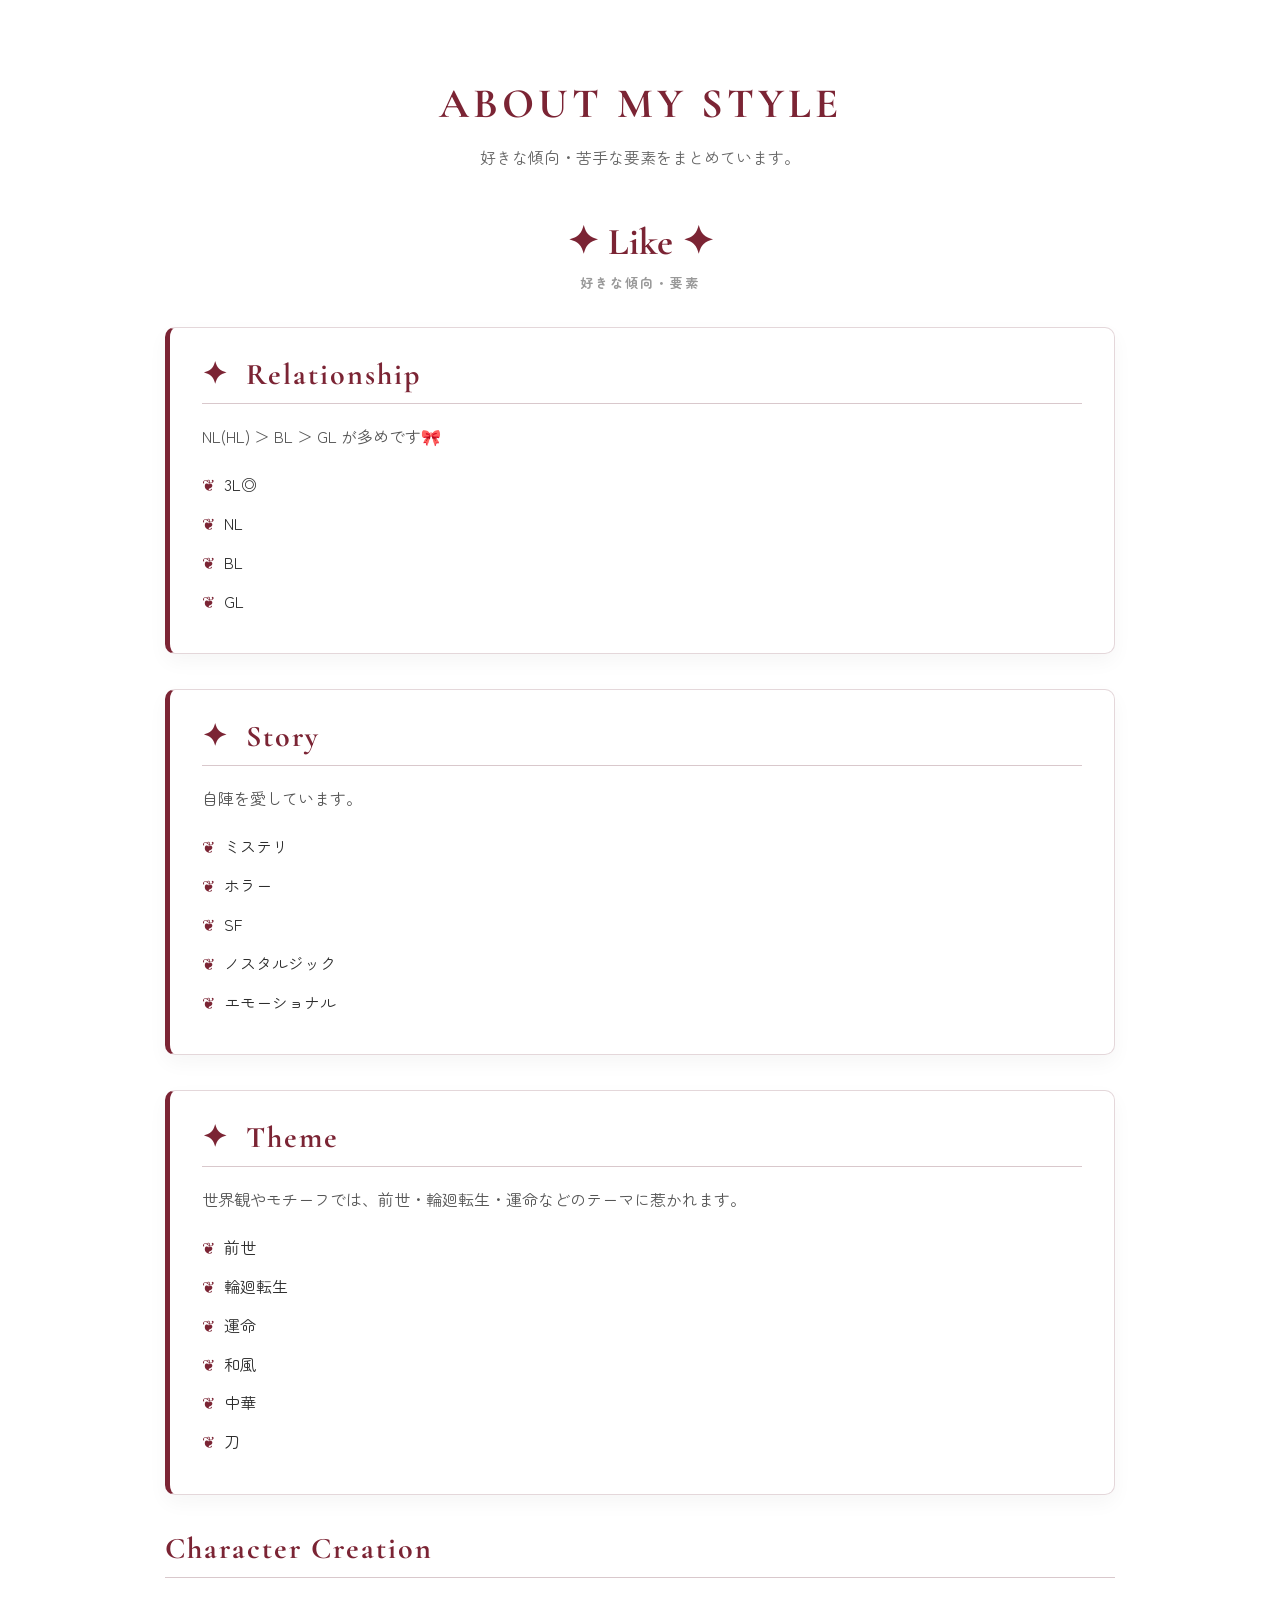
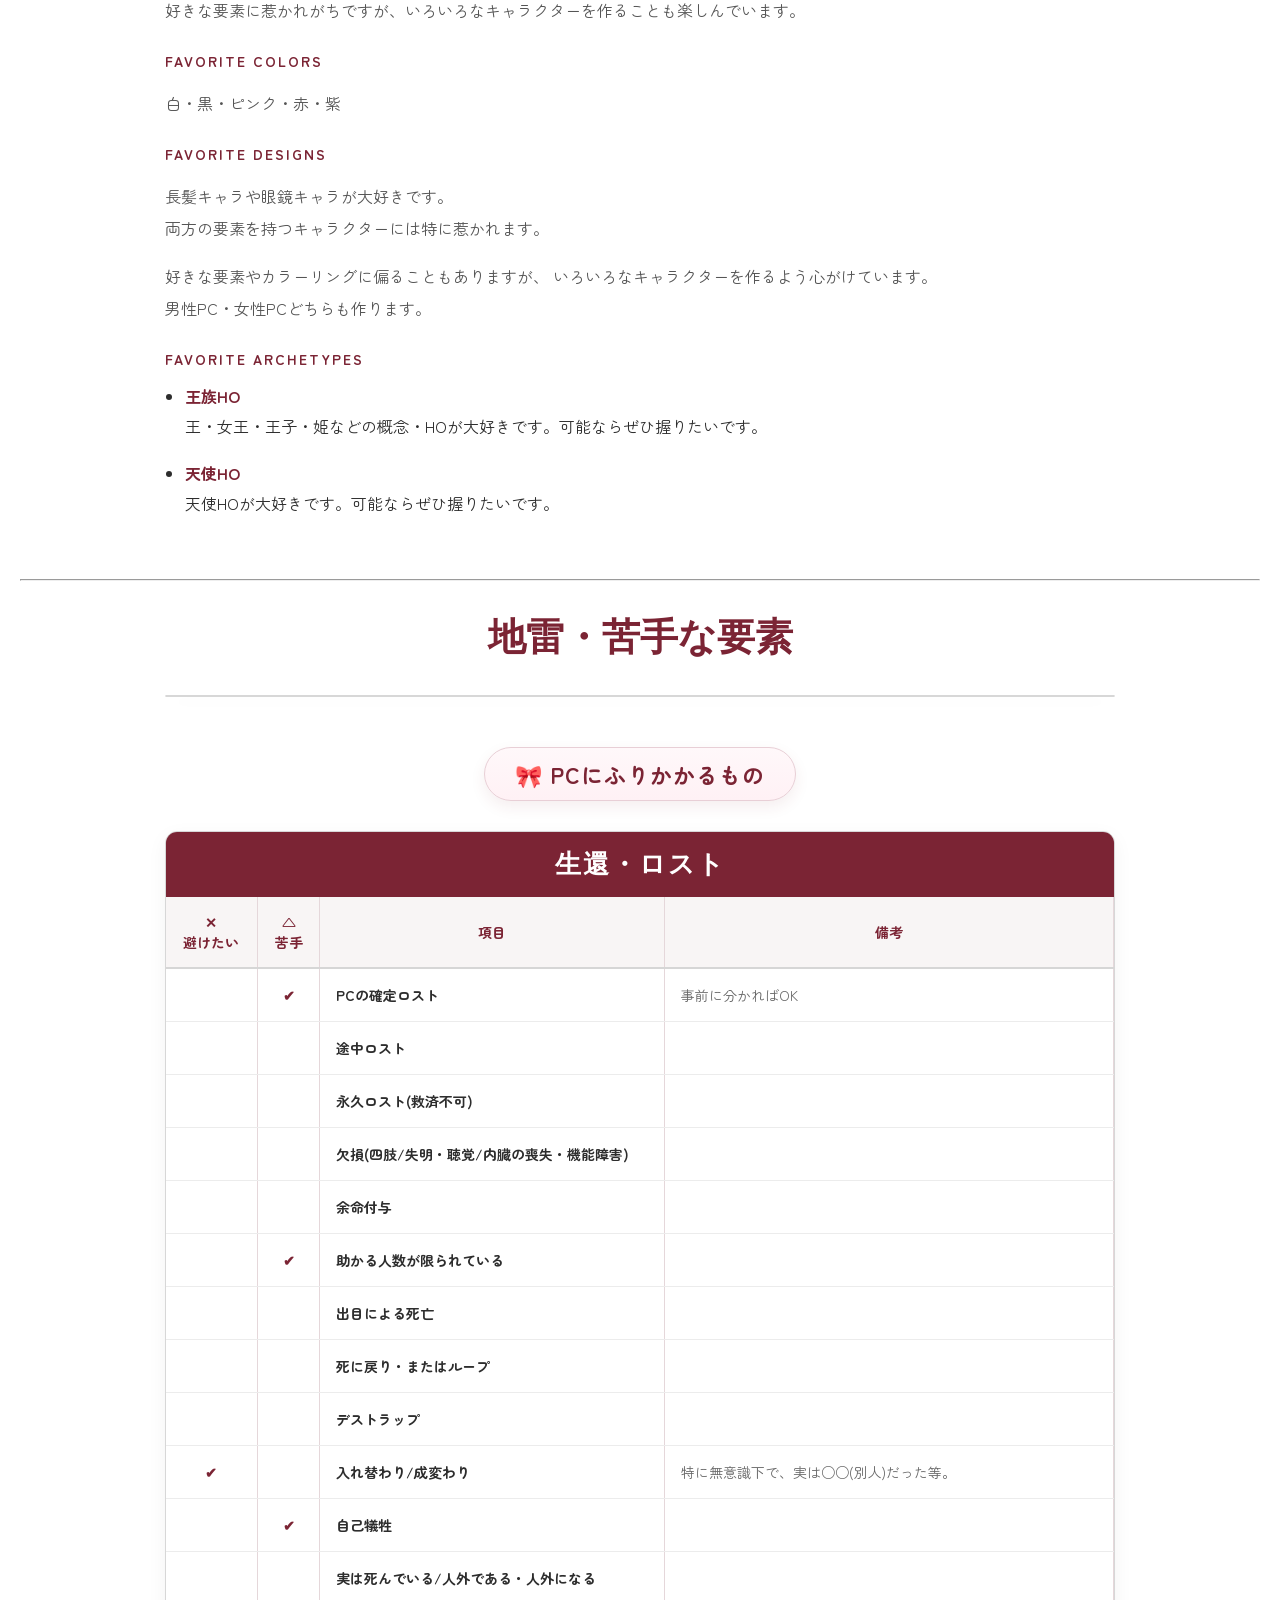
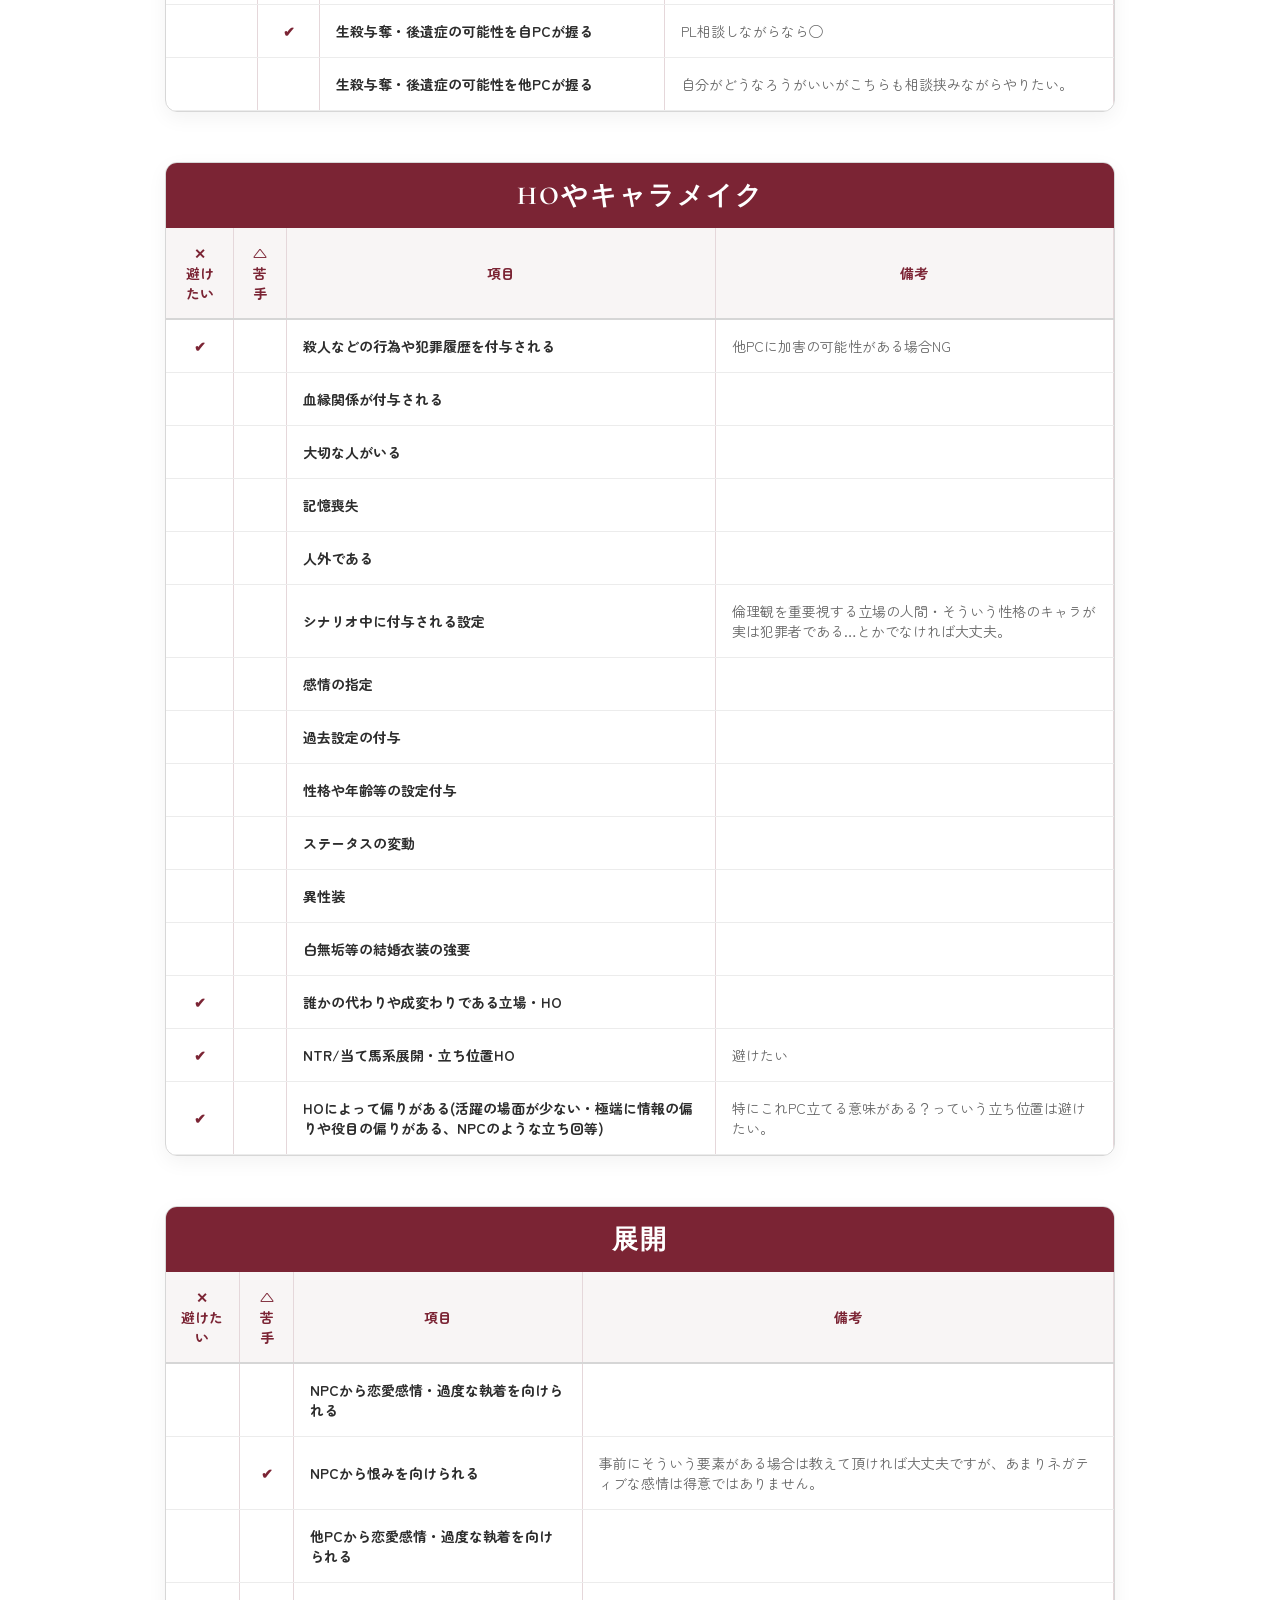
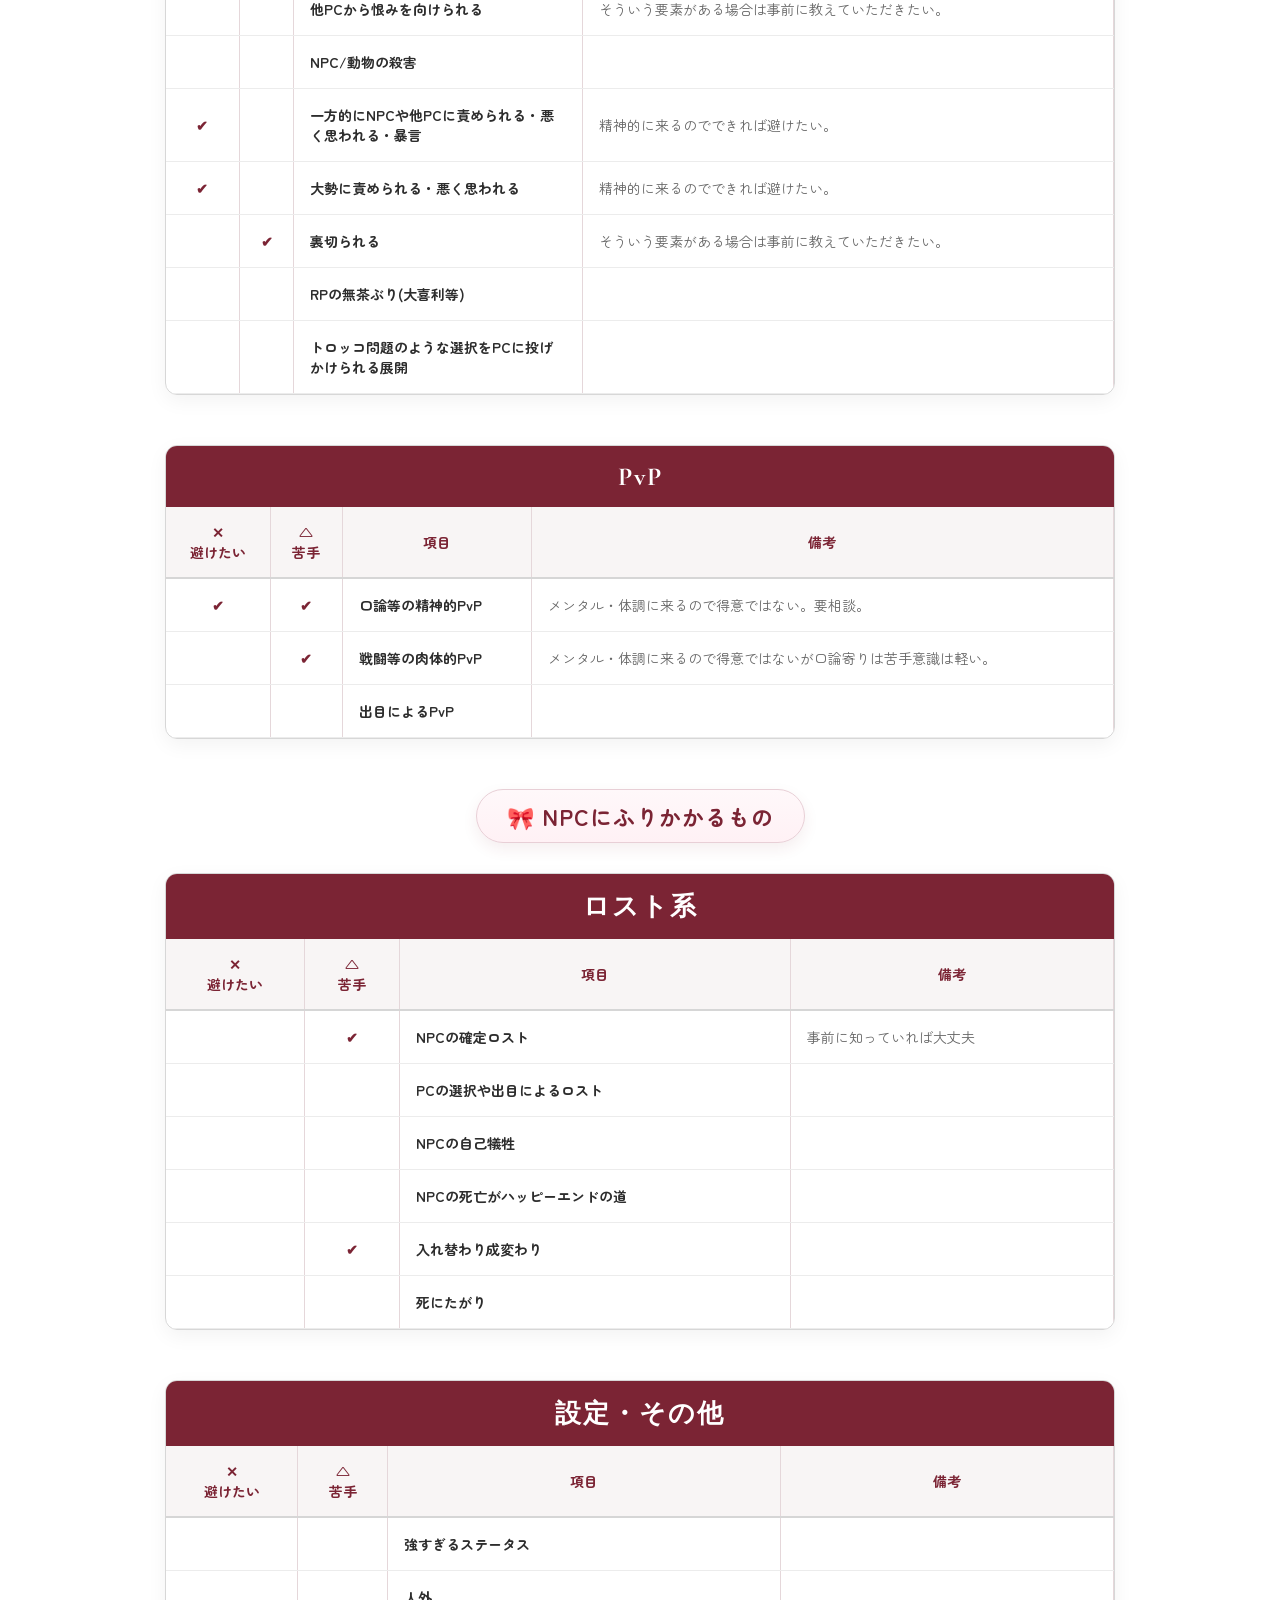
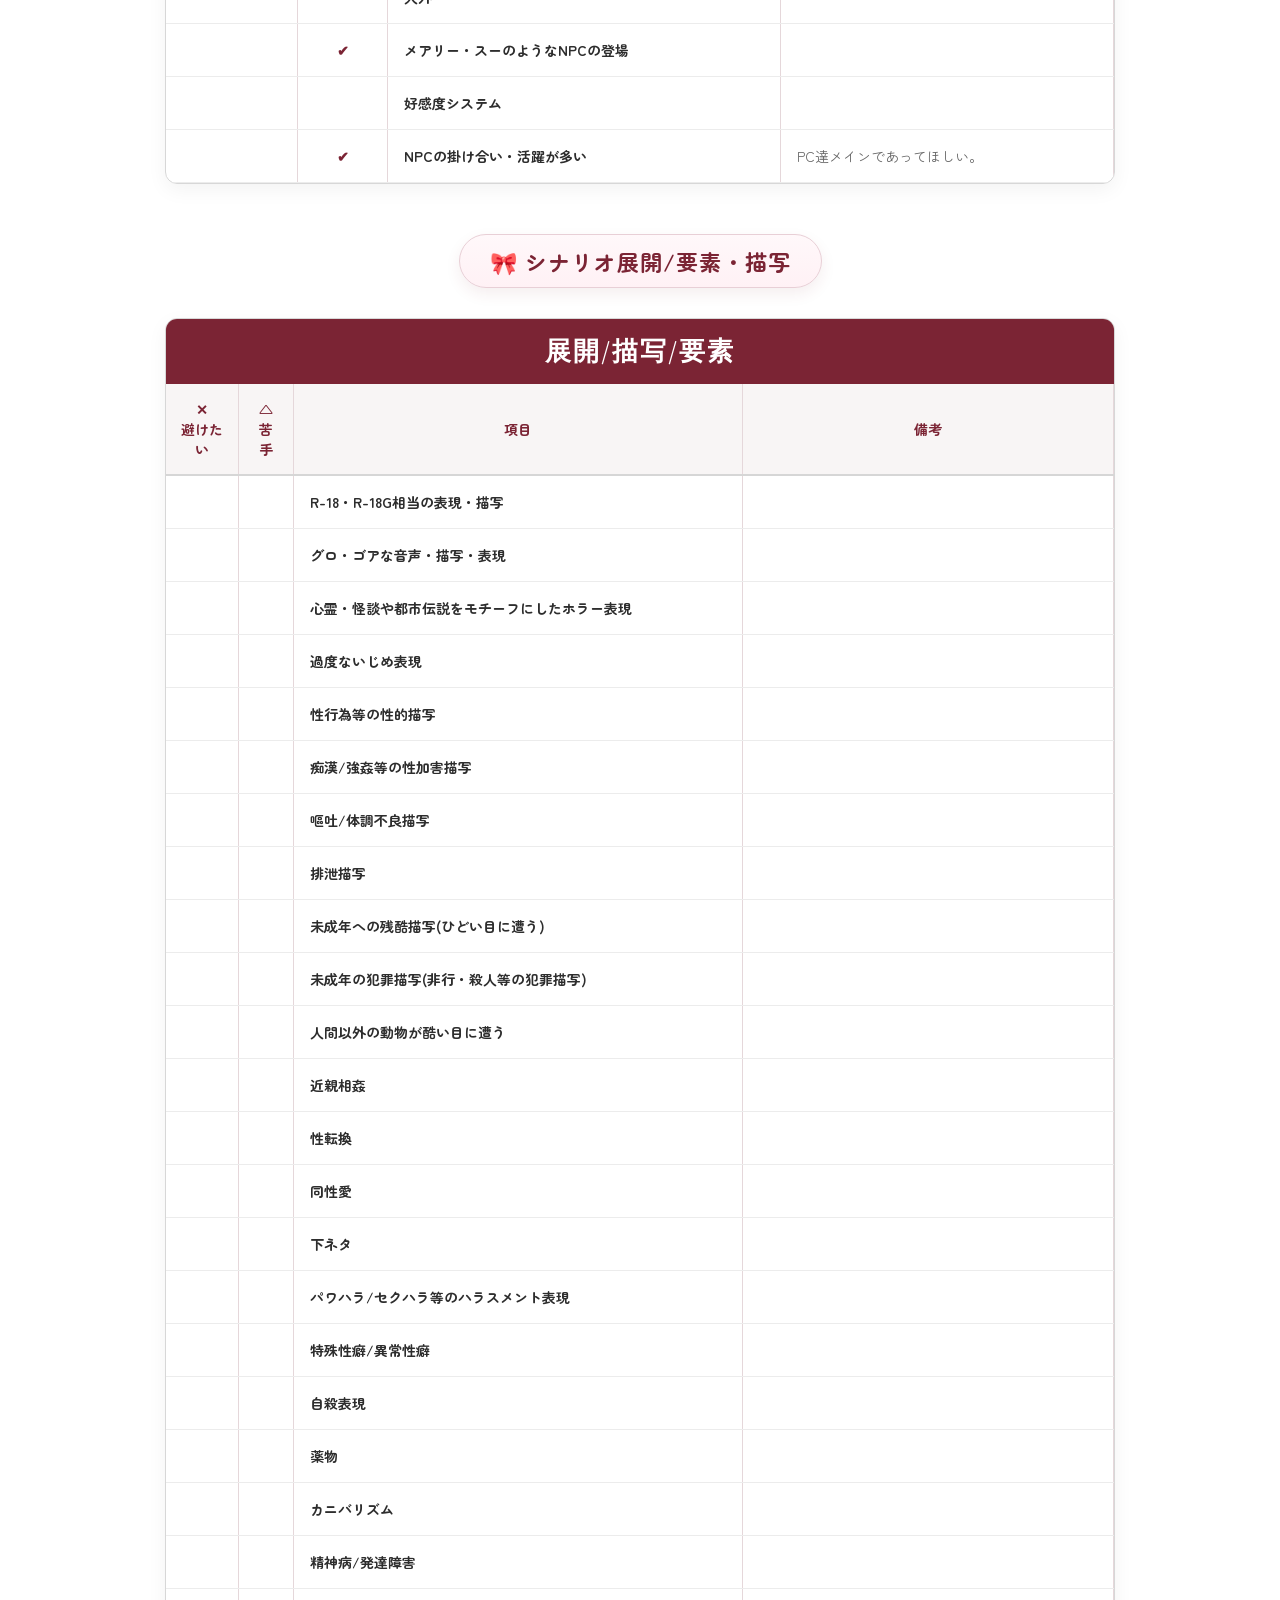
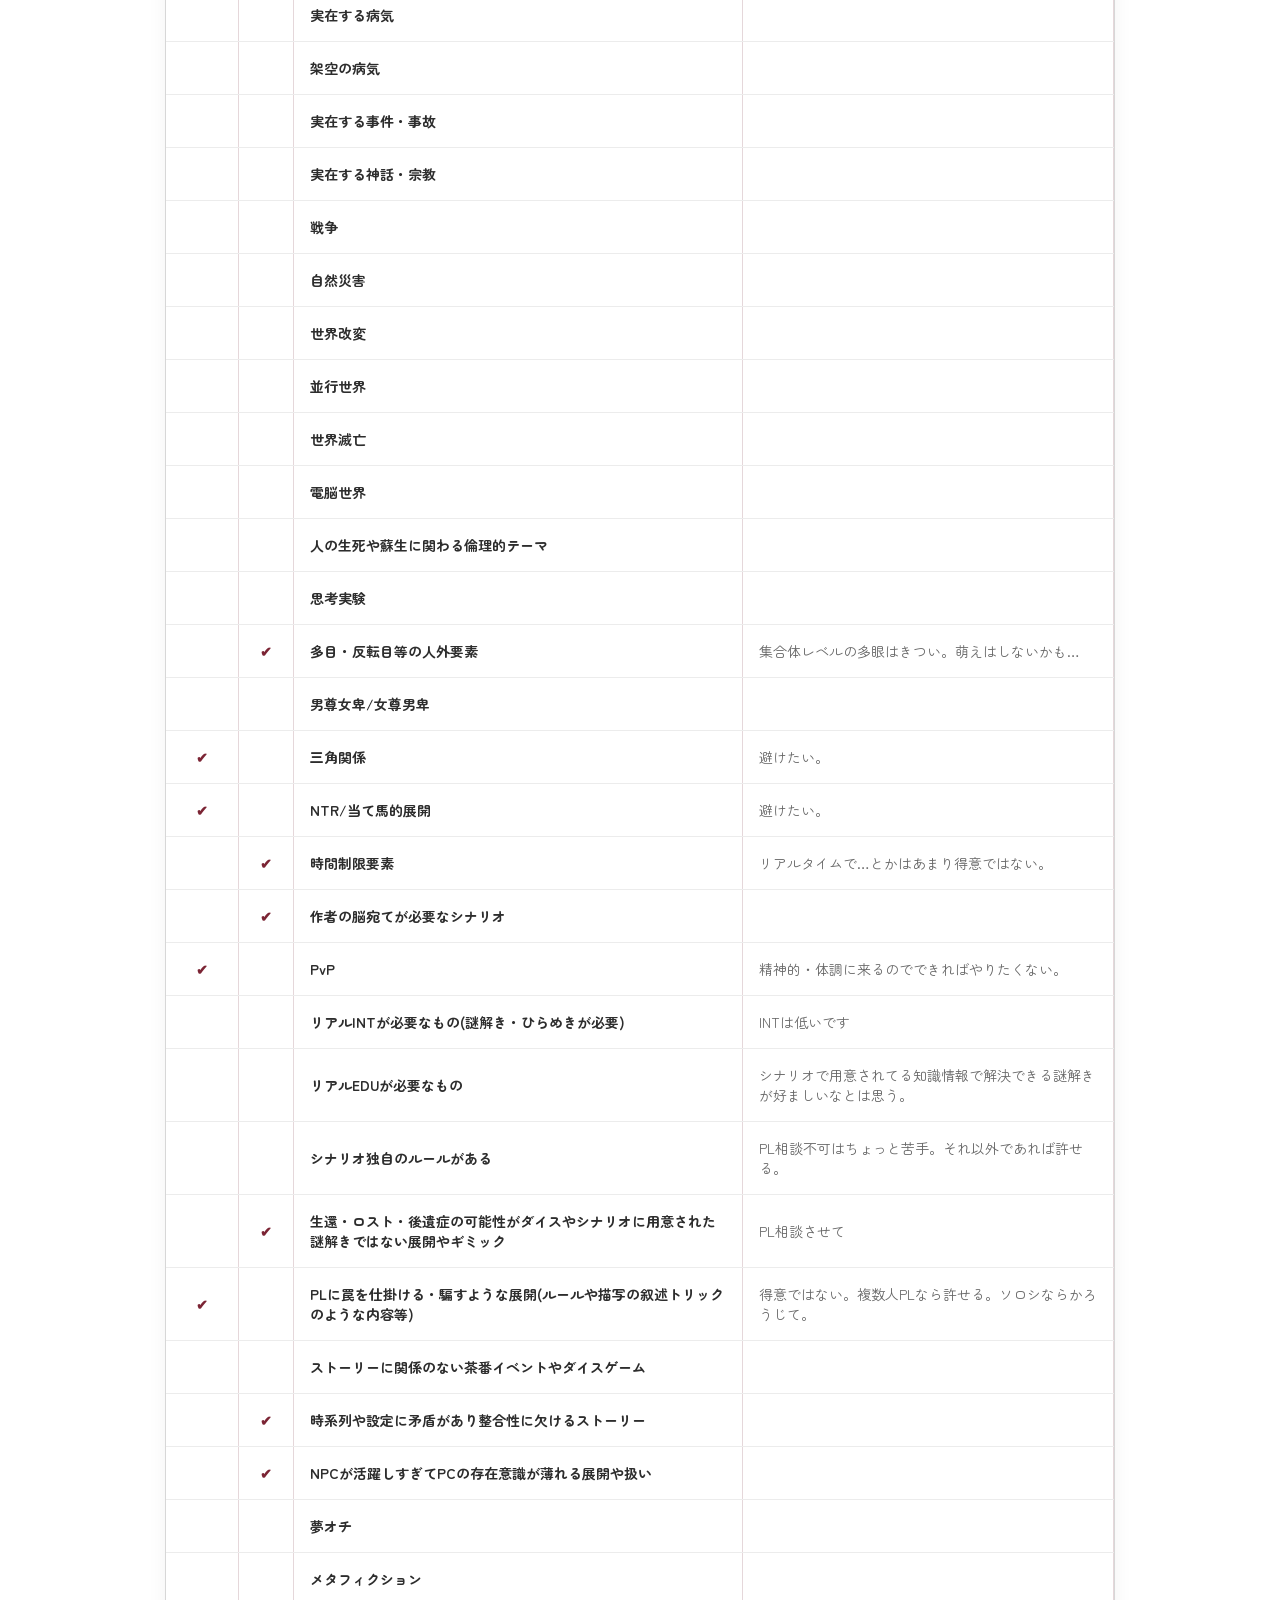
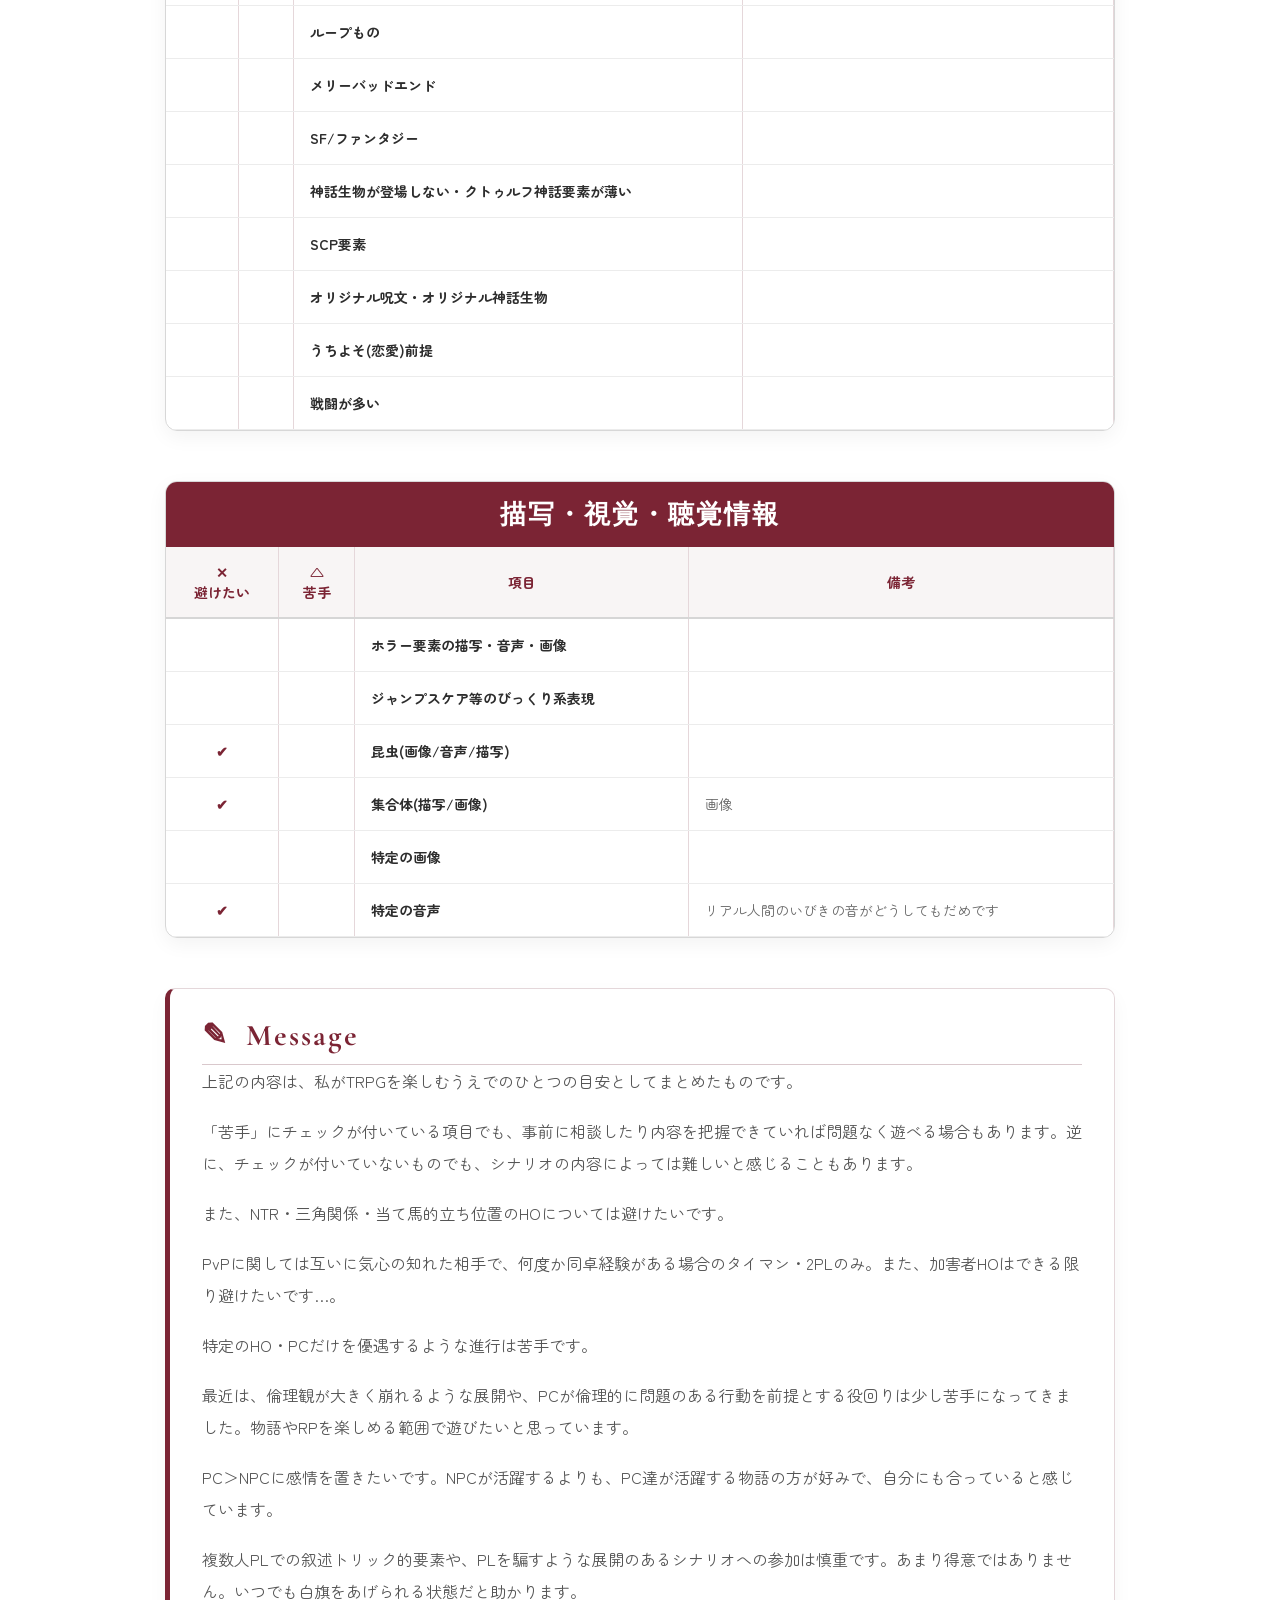
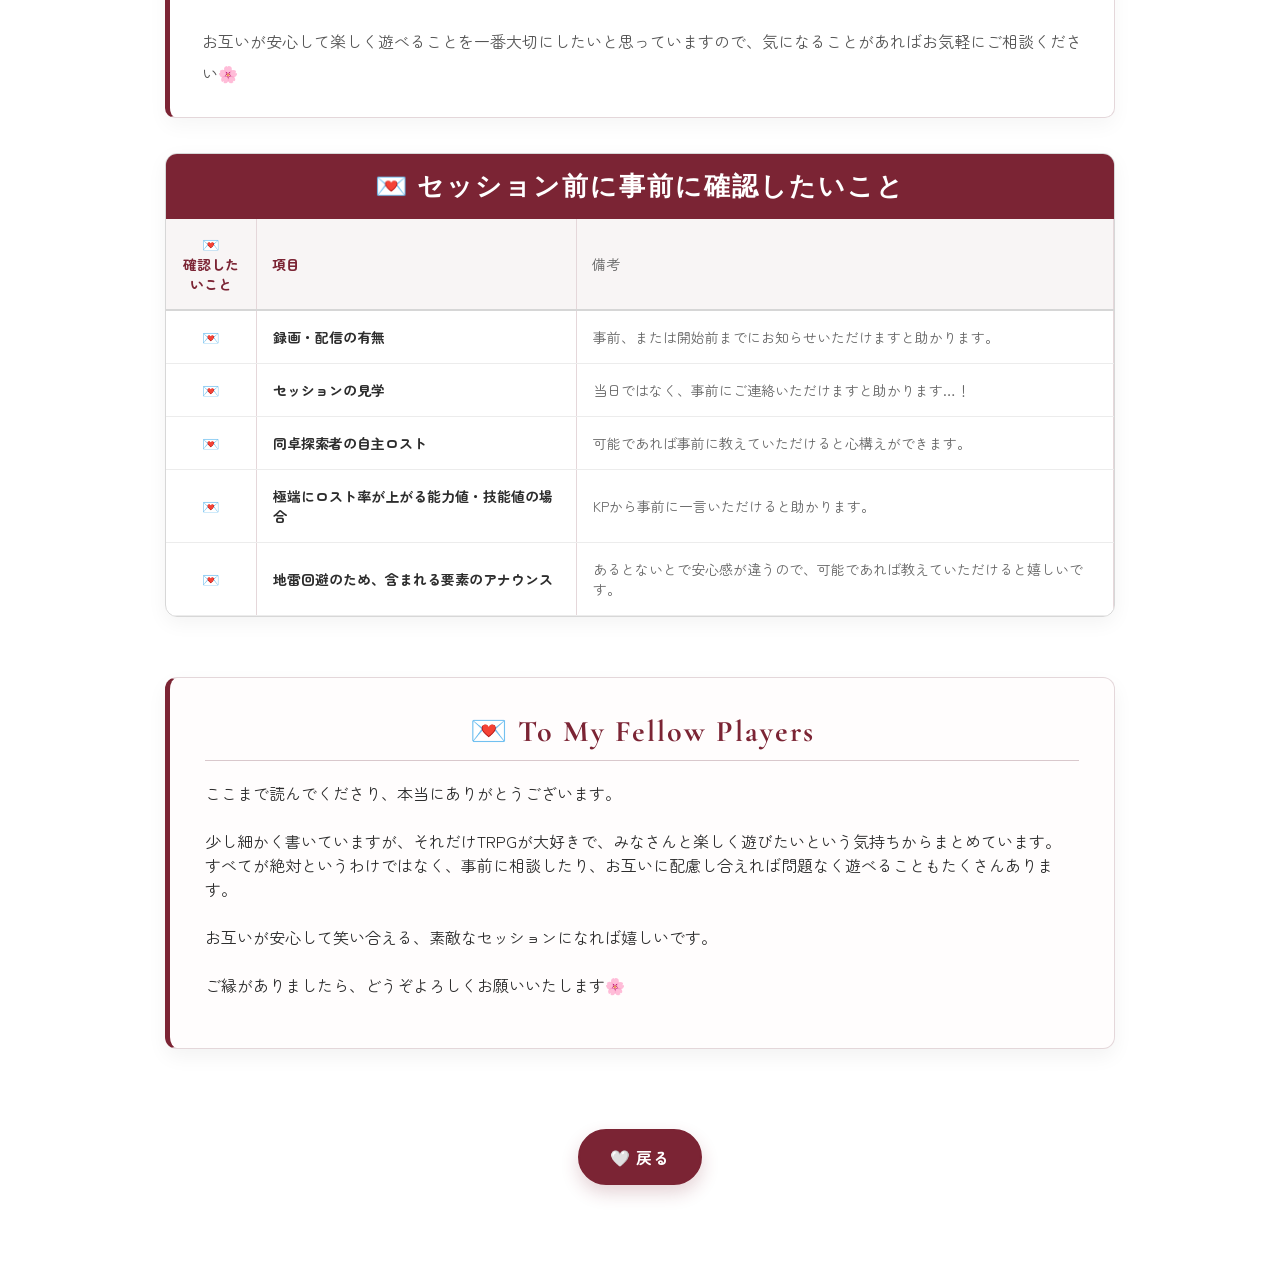
==== commit 6b7aa52c: "Update about-style.html" ====
--- a/about-style.html
+++ b/about-style.html
@@ -1869,6 +1869,10 @@
         PvPに関しては互いに気心の知れた相手で、何度か同卓経験がある場合のタイマン・2PLのみ。また、加害者HOはできる限り避けたいです…。
     </p>
 
+     <p>
+        特定のHO・PCだけを優遇するような進行は苦手です。
+    </p>
+    
     <p>
         最近は、倫理観が大きく崩れるような展開や、PCが倫理的に問題のある行動を前提とする役回りは少し苦手になってきました。物語やRPを楽しめる範囲で遊びたいと思っています。
     </p>
@@ -1968,4 +1972,4 @@
 
 </body>
 
-</html>+</html>
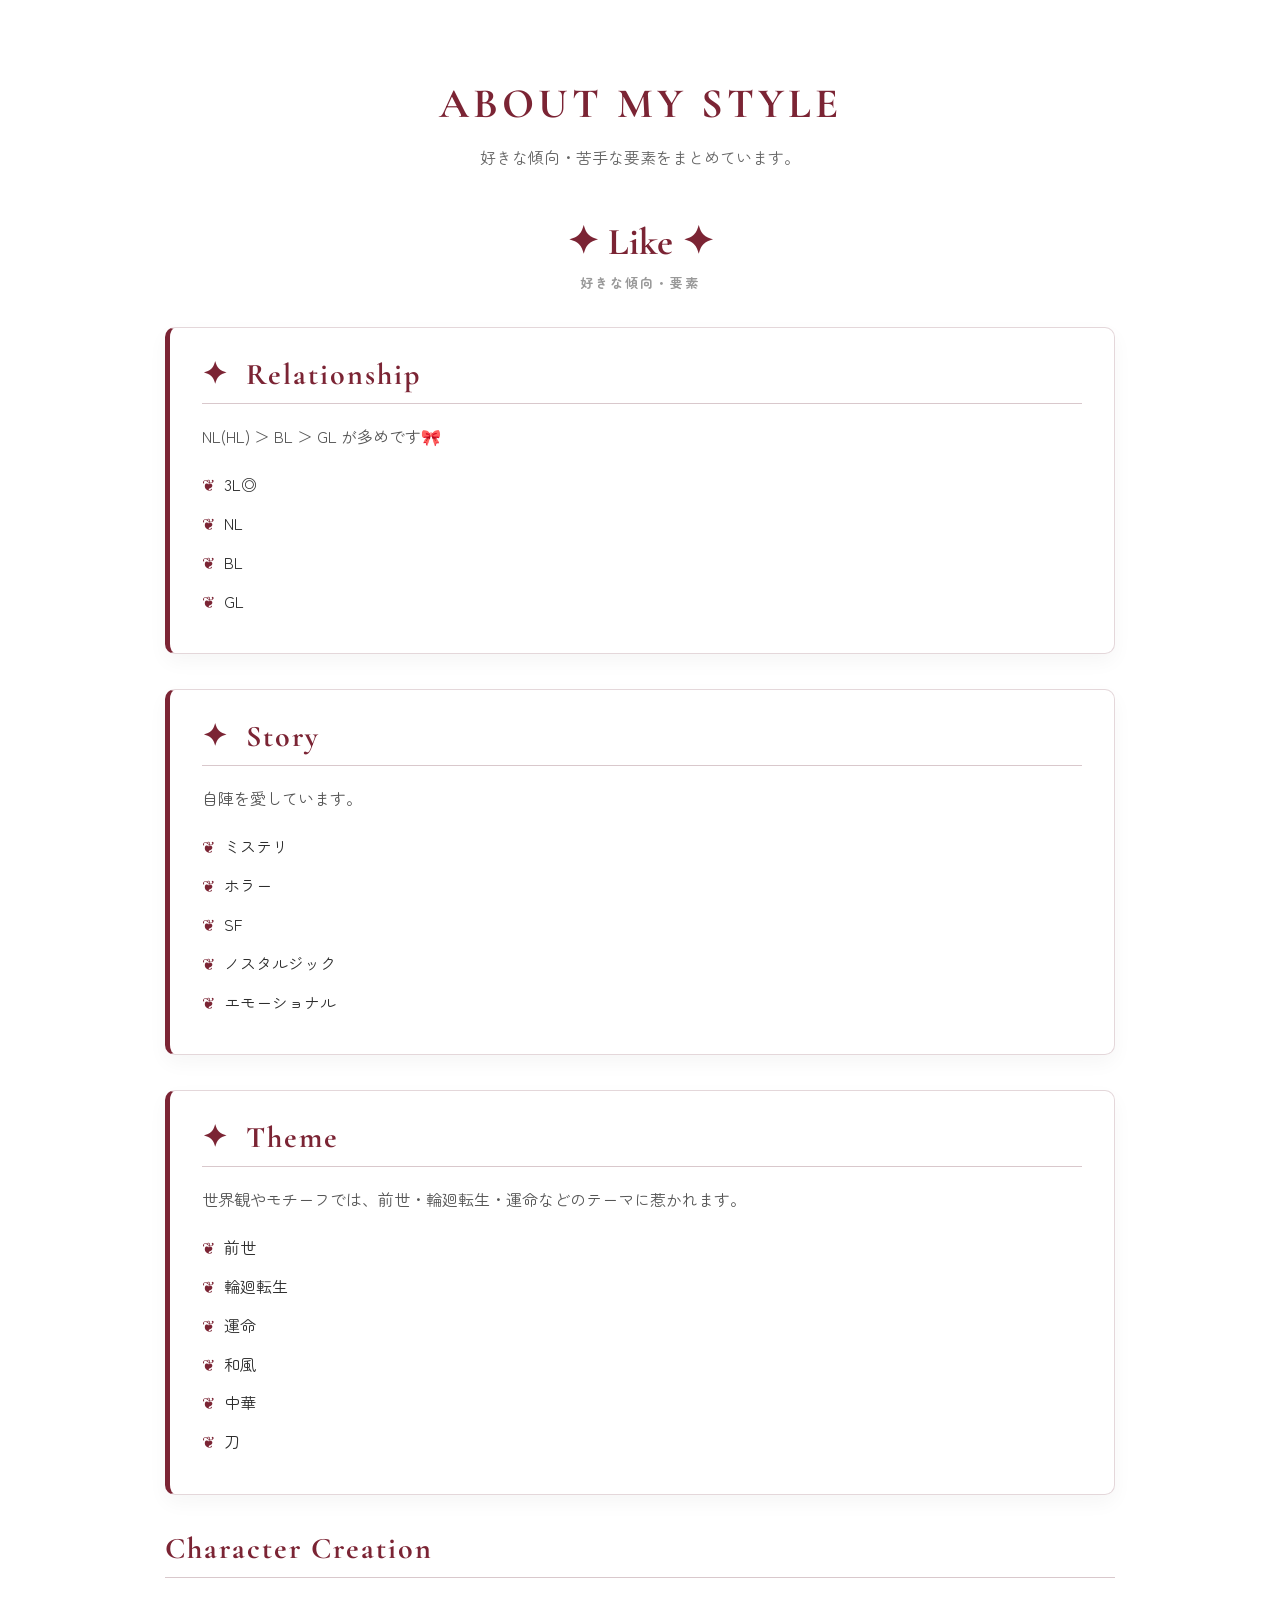
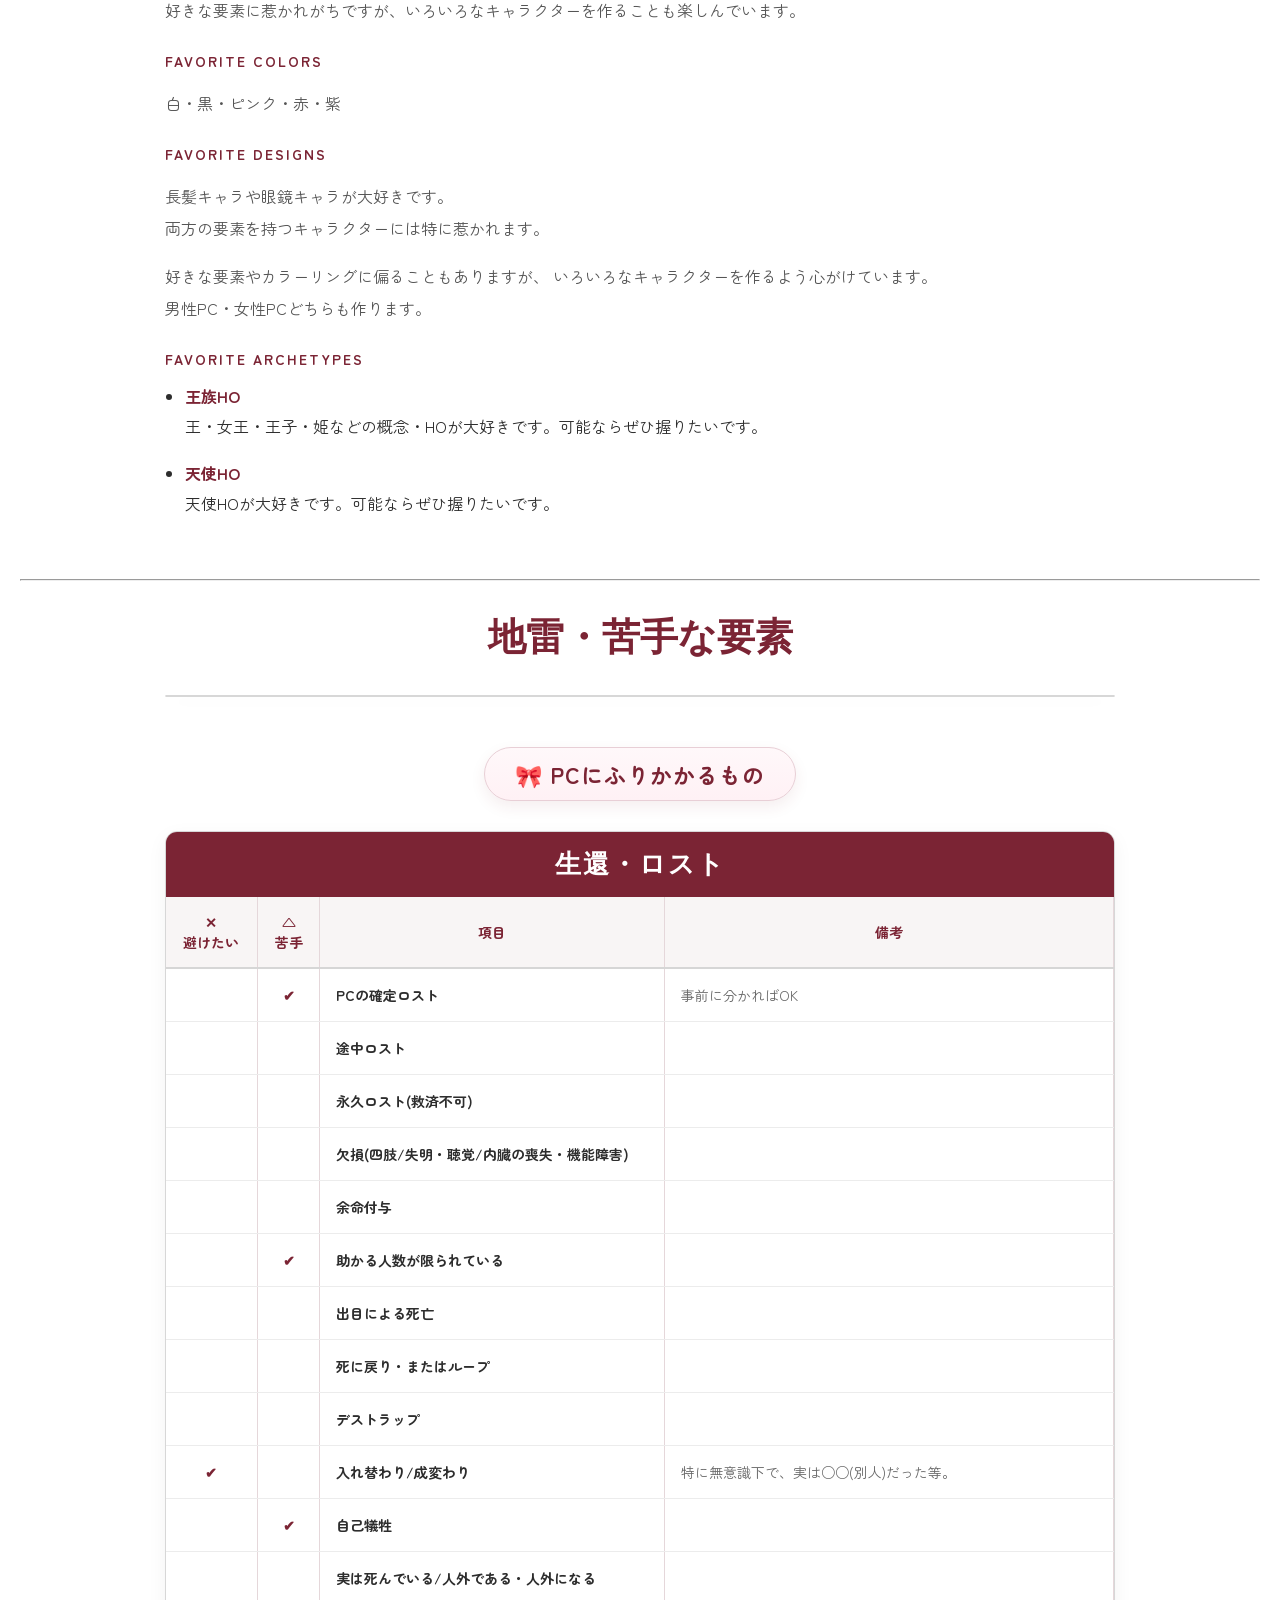
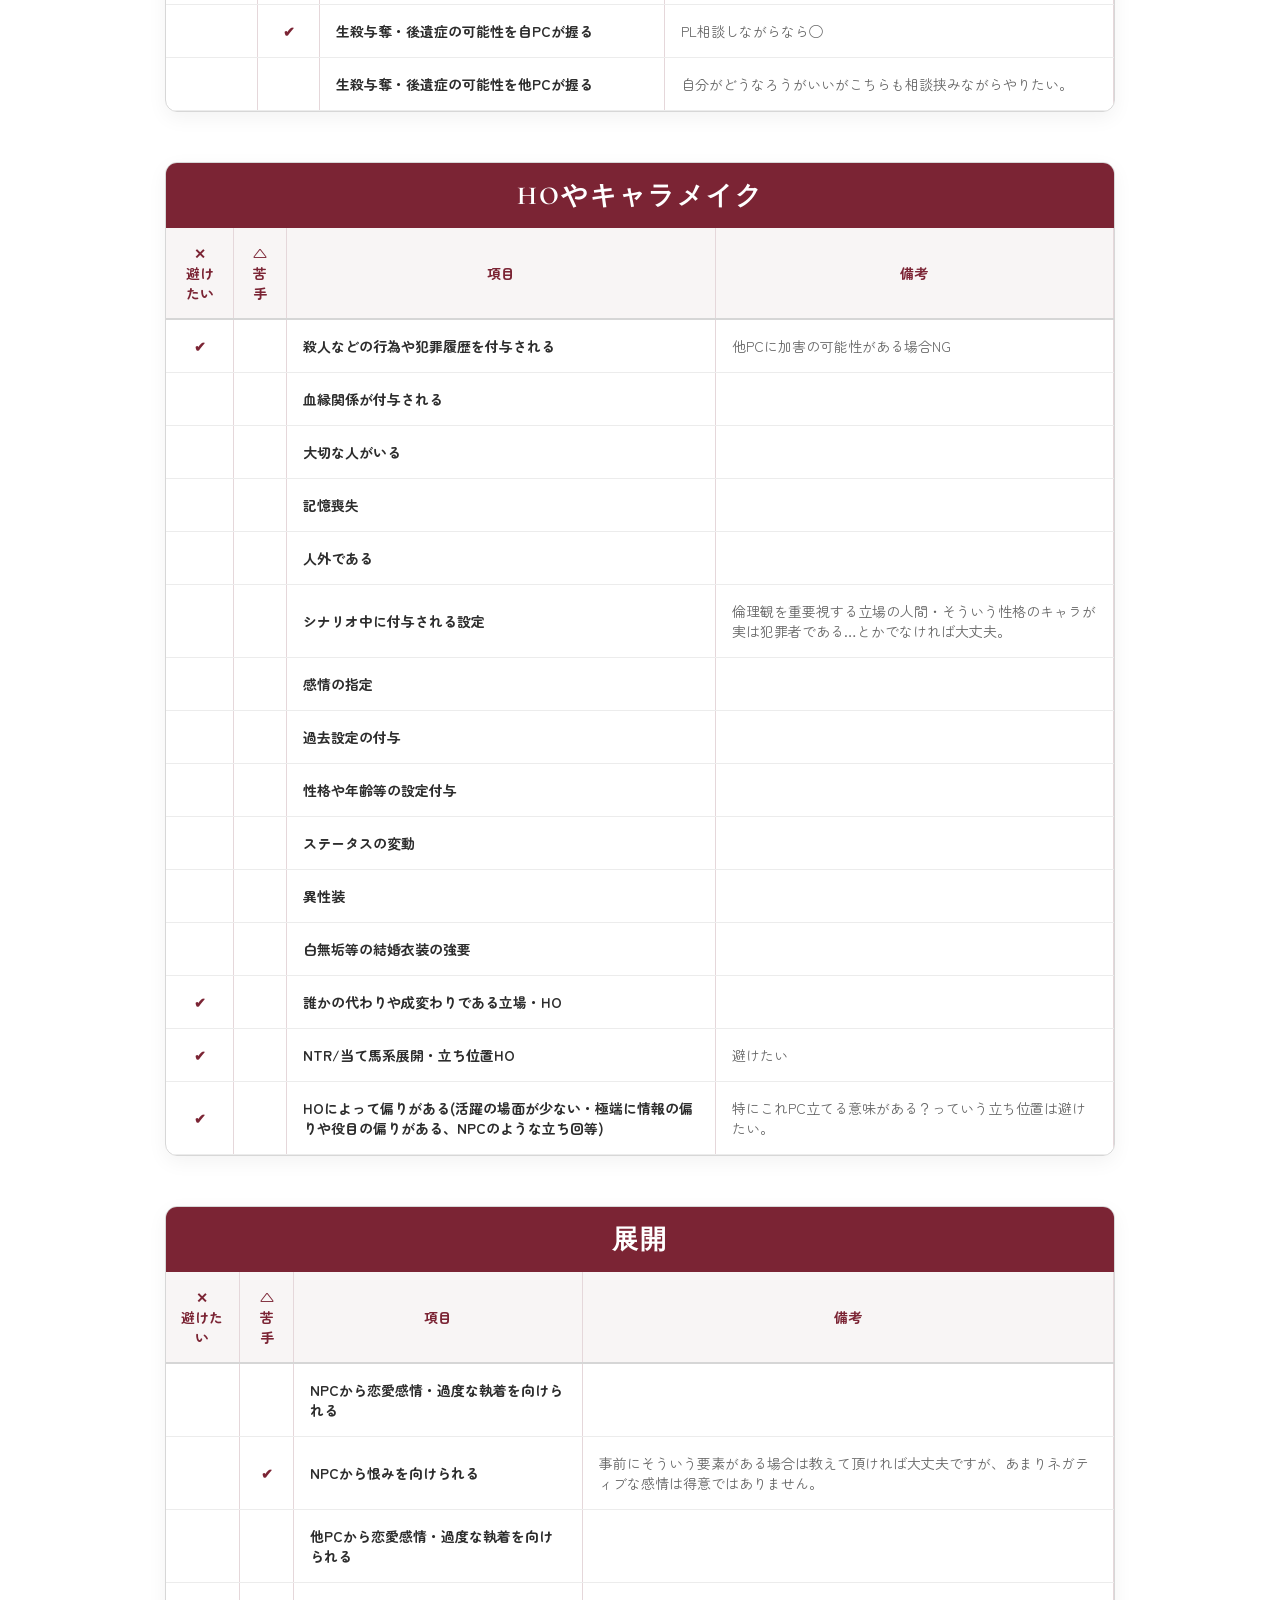
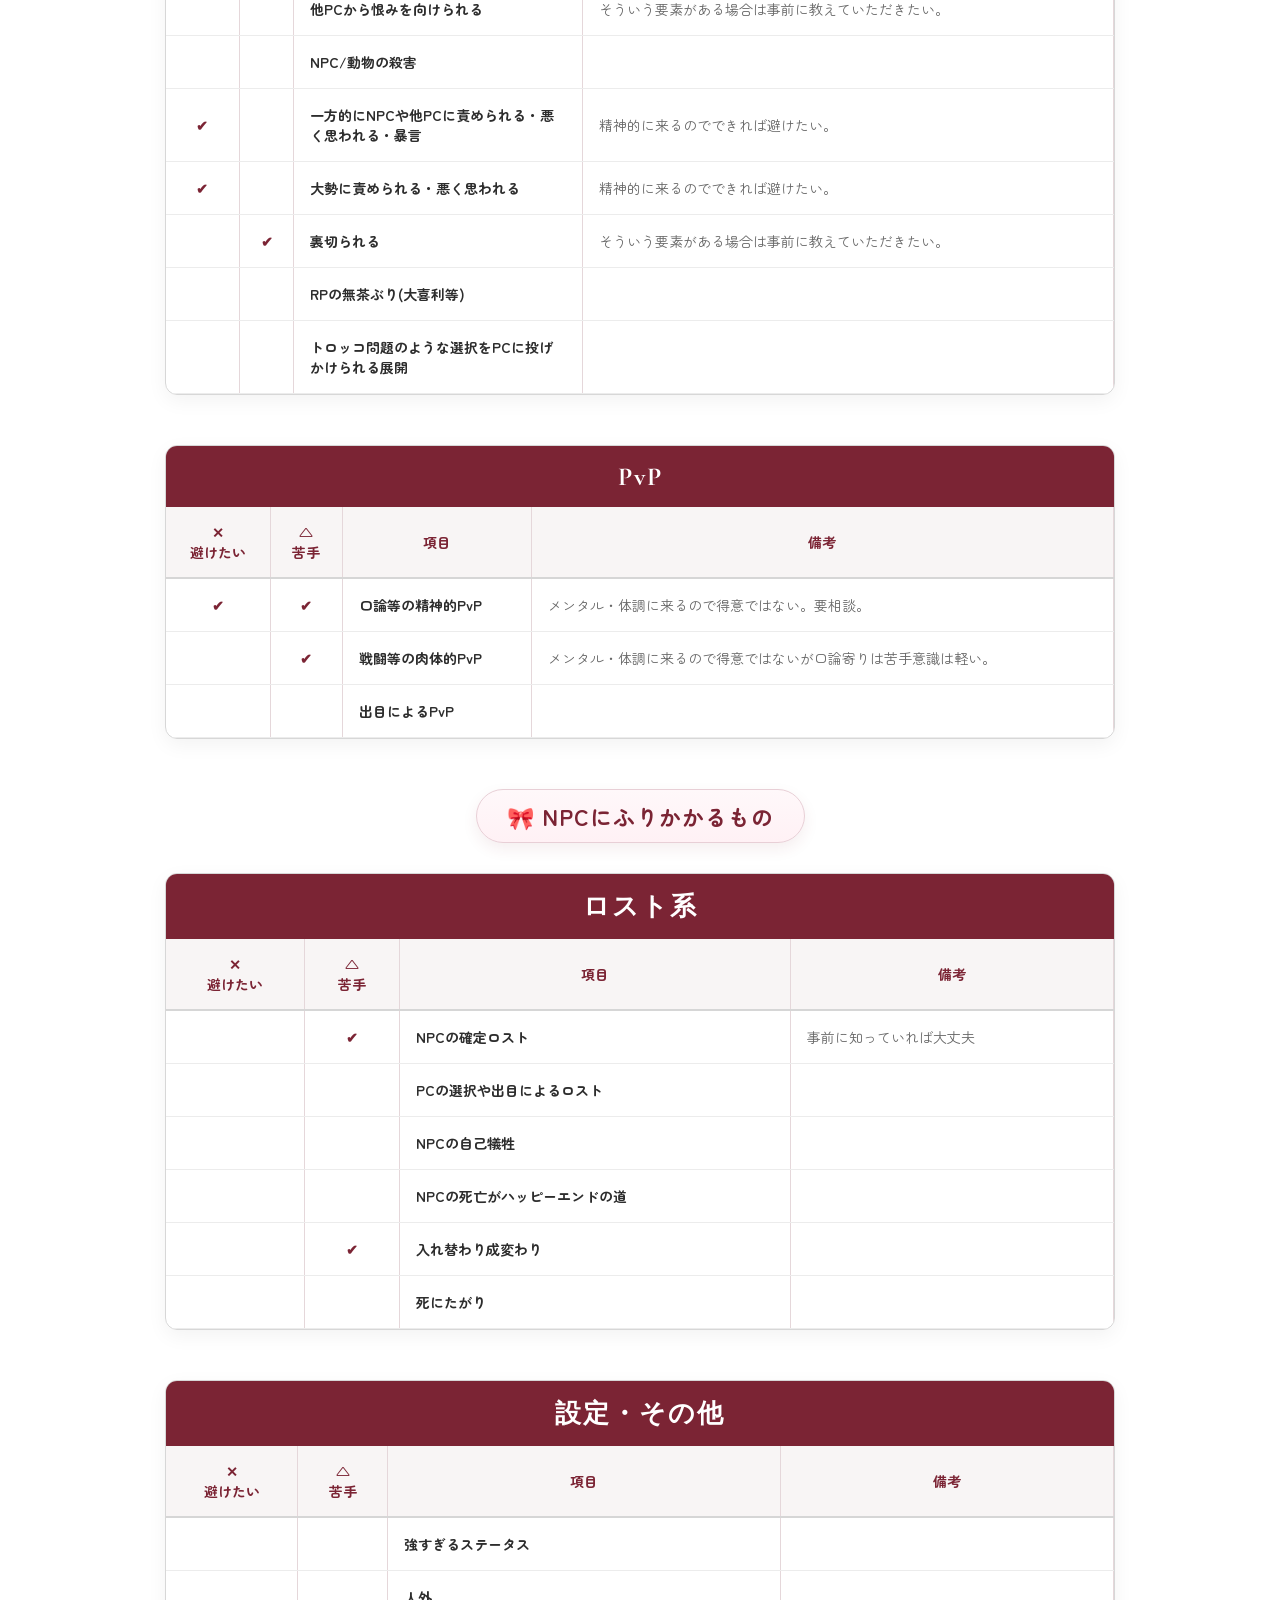
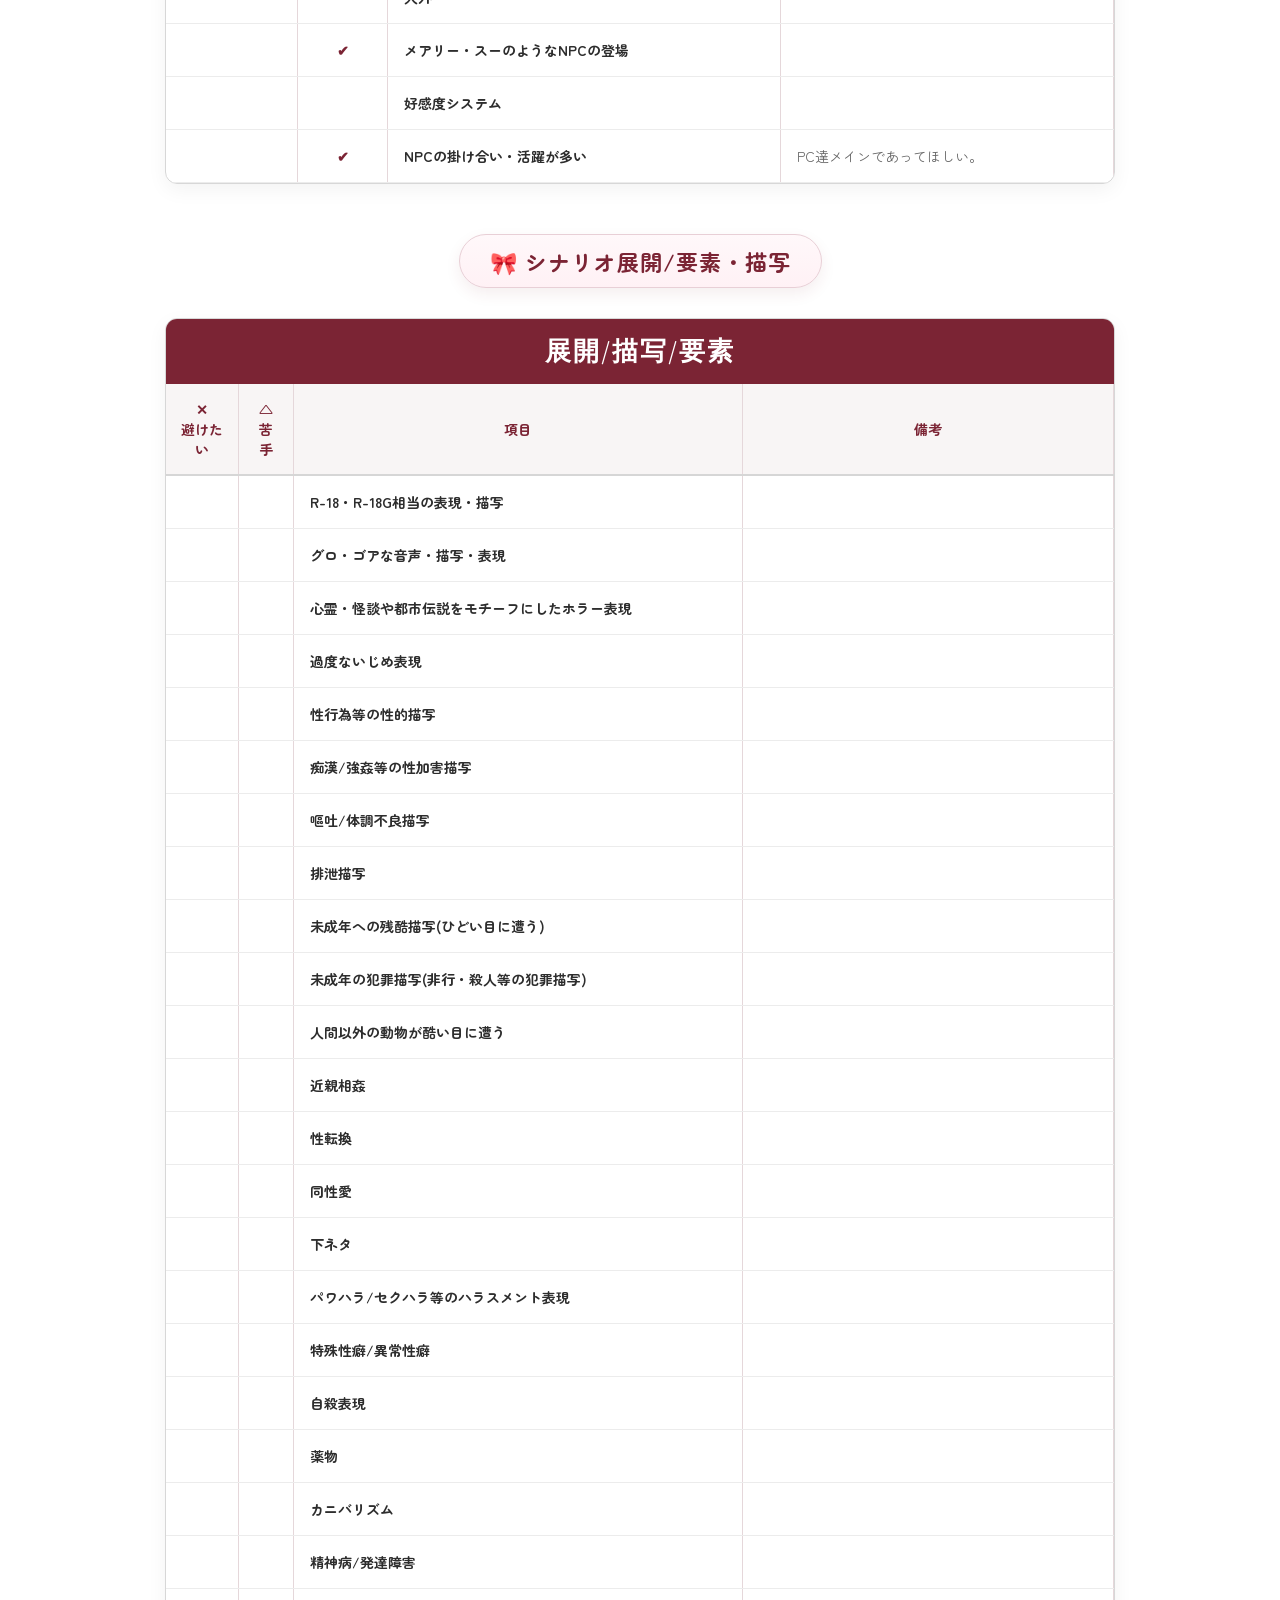
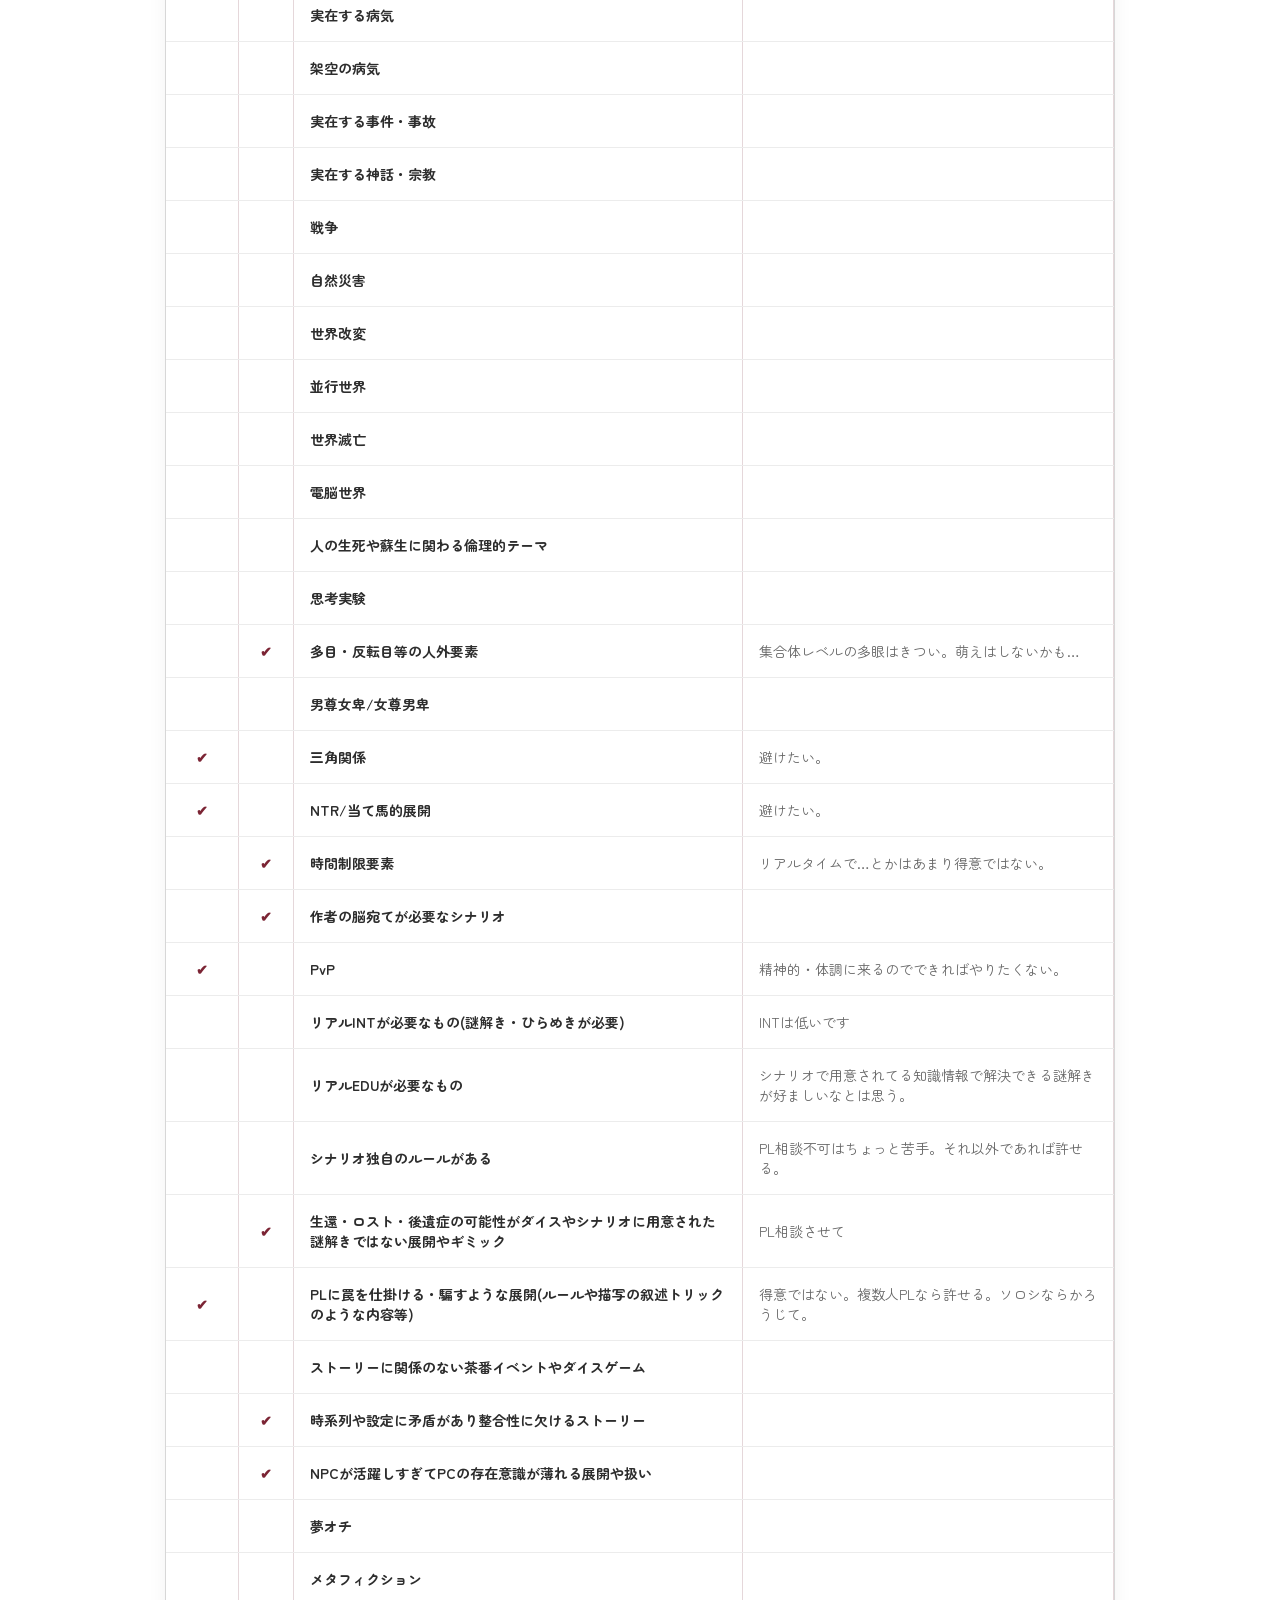
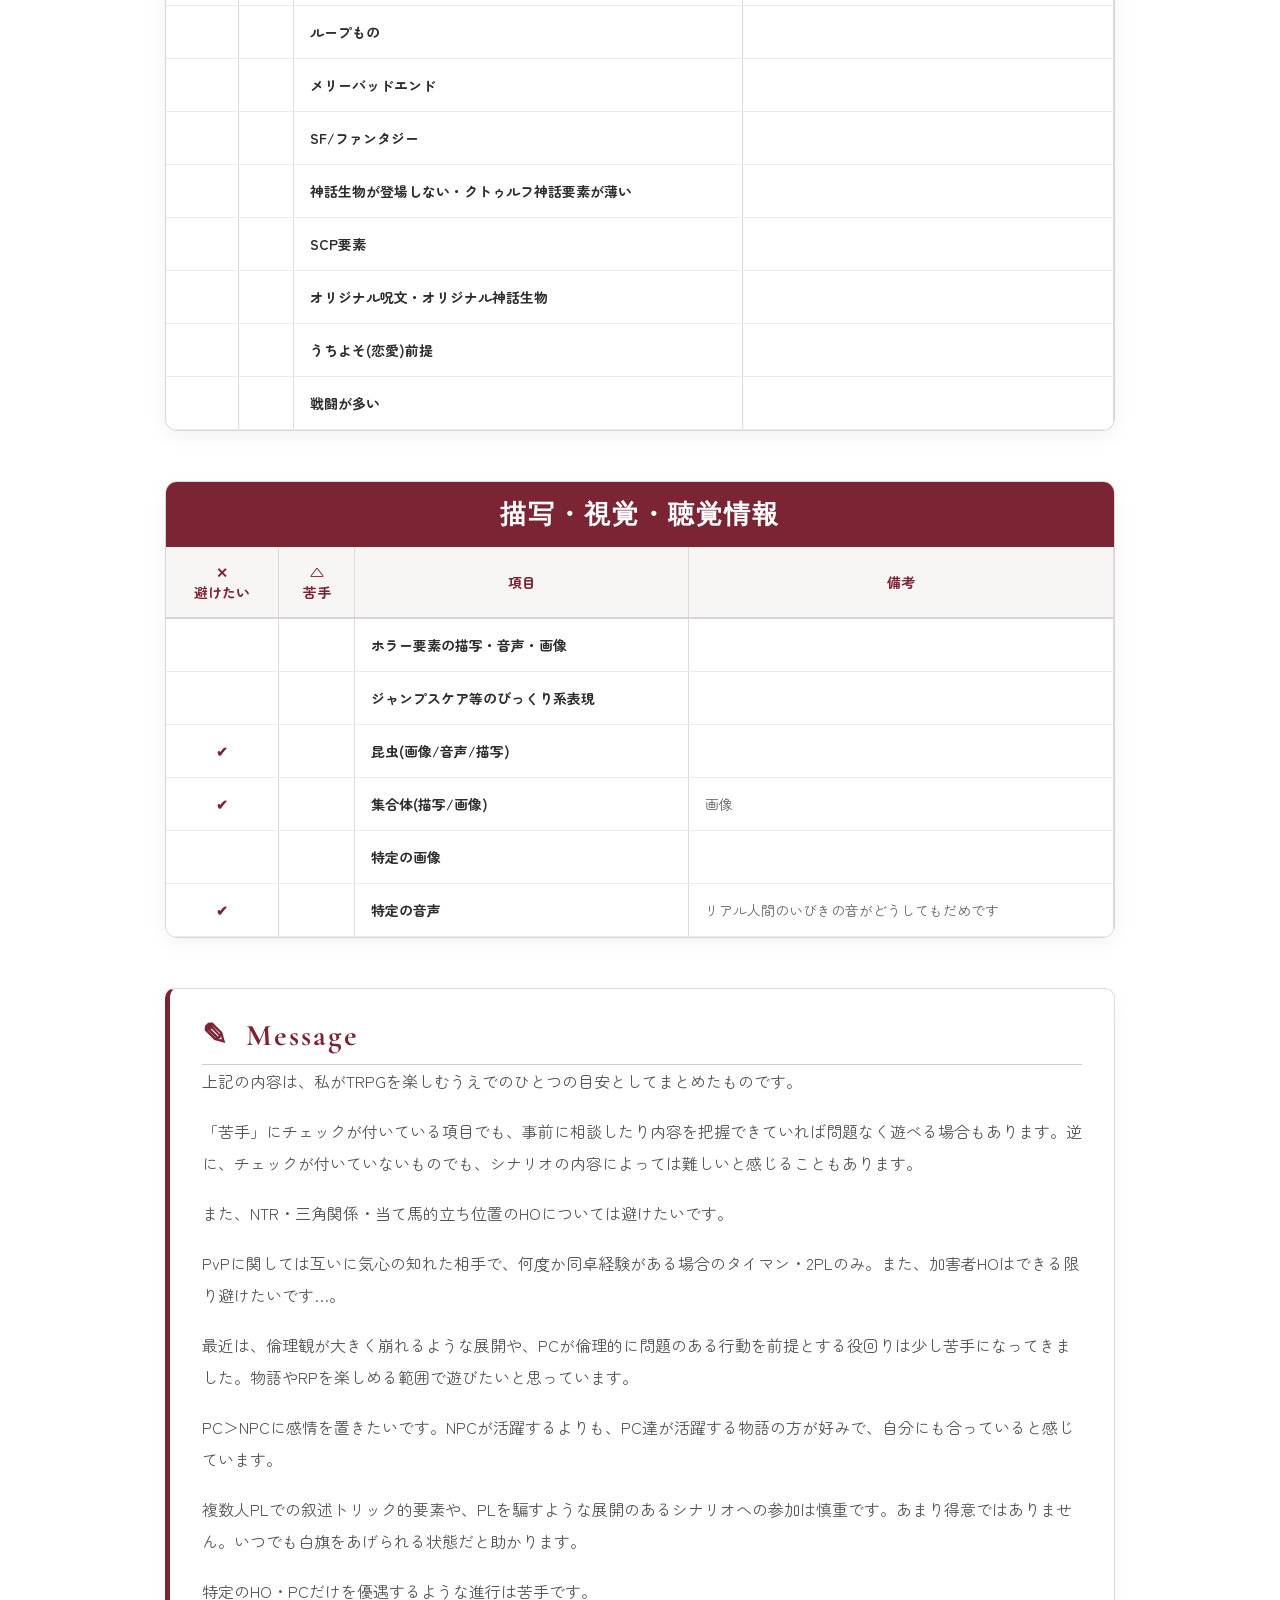
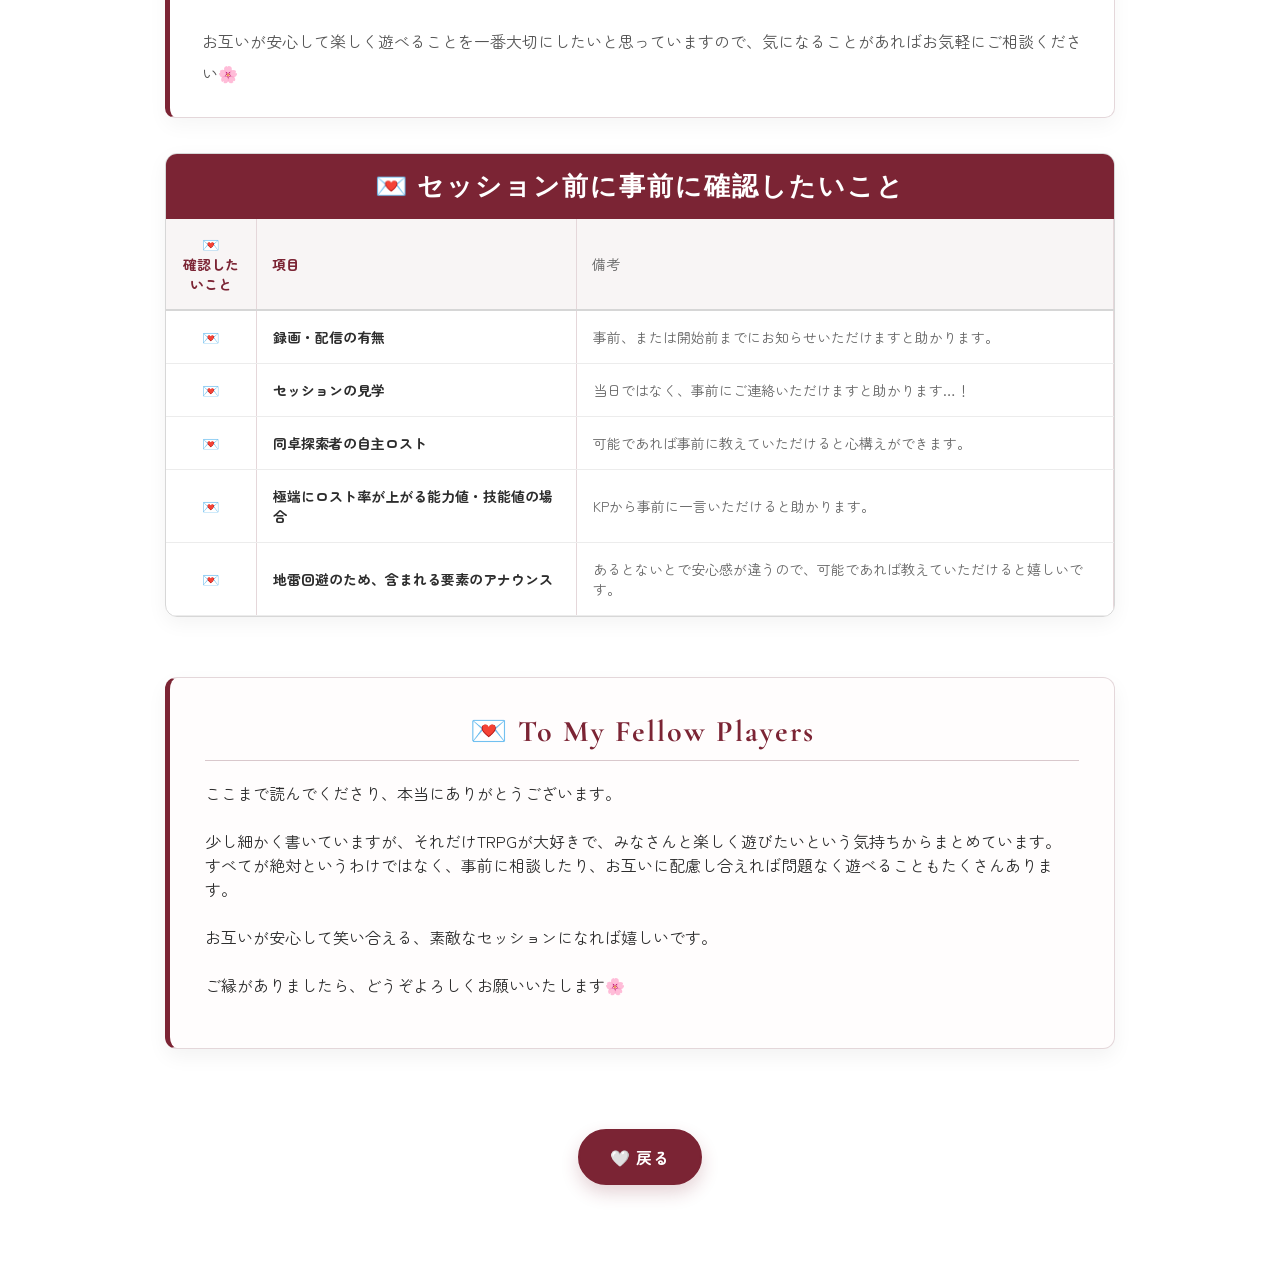
==== commit 8a7c4d24: "Update about-style.html" ====
--- a/about-style.html
+++ b/about-style.html
@@ -1868,10 +1868,6 @@
     <p>
         PvPに関しては互いに気心の知れた相手で、何度か同卓経験がある場合のタイマン・2PLのみ。また、加害者HOはできる限り避けたいです…。
     </p>
-
-     <p>
-        特定のHO・PCだけを優遇するような進行は苦手です。
-    </p>
     
     <p>
         最近は、倫理観が大きく崩れるような展開や、PCが倫理的に問題のある行動を前提とする役回りは少し苦手になってきました。物語やRPを楽しめる範囲で遊びたいと思っています。
@@ -1885,6 +1881,10 @@
         複数人PLでの叙述トリック的要素や、PLを騙すような展開のあるシナリオへの参加は慎重です。あまり得意ではありません。いつでも白旗をあげられる状態だと助かります。
     </p>
 
+   <p>
+        特定のHO・PCだけを優遇するような進行は苦手です。
+    </p>
+    
     <p>
         お互いが安心して楽しく遊べることを一番大切にしたいと思っていますので、気になることがあればお気軽にご相談ください🌸
     </p>
